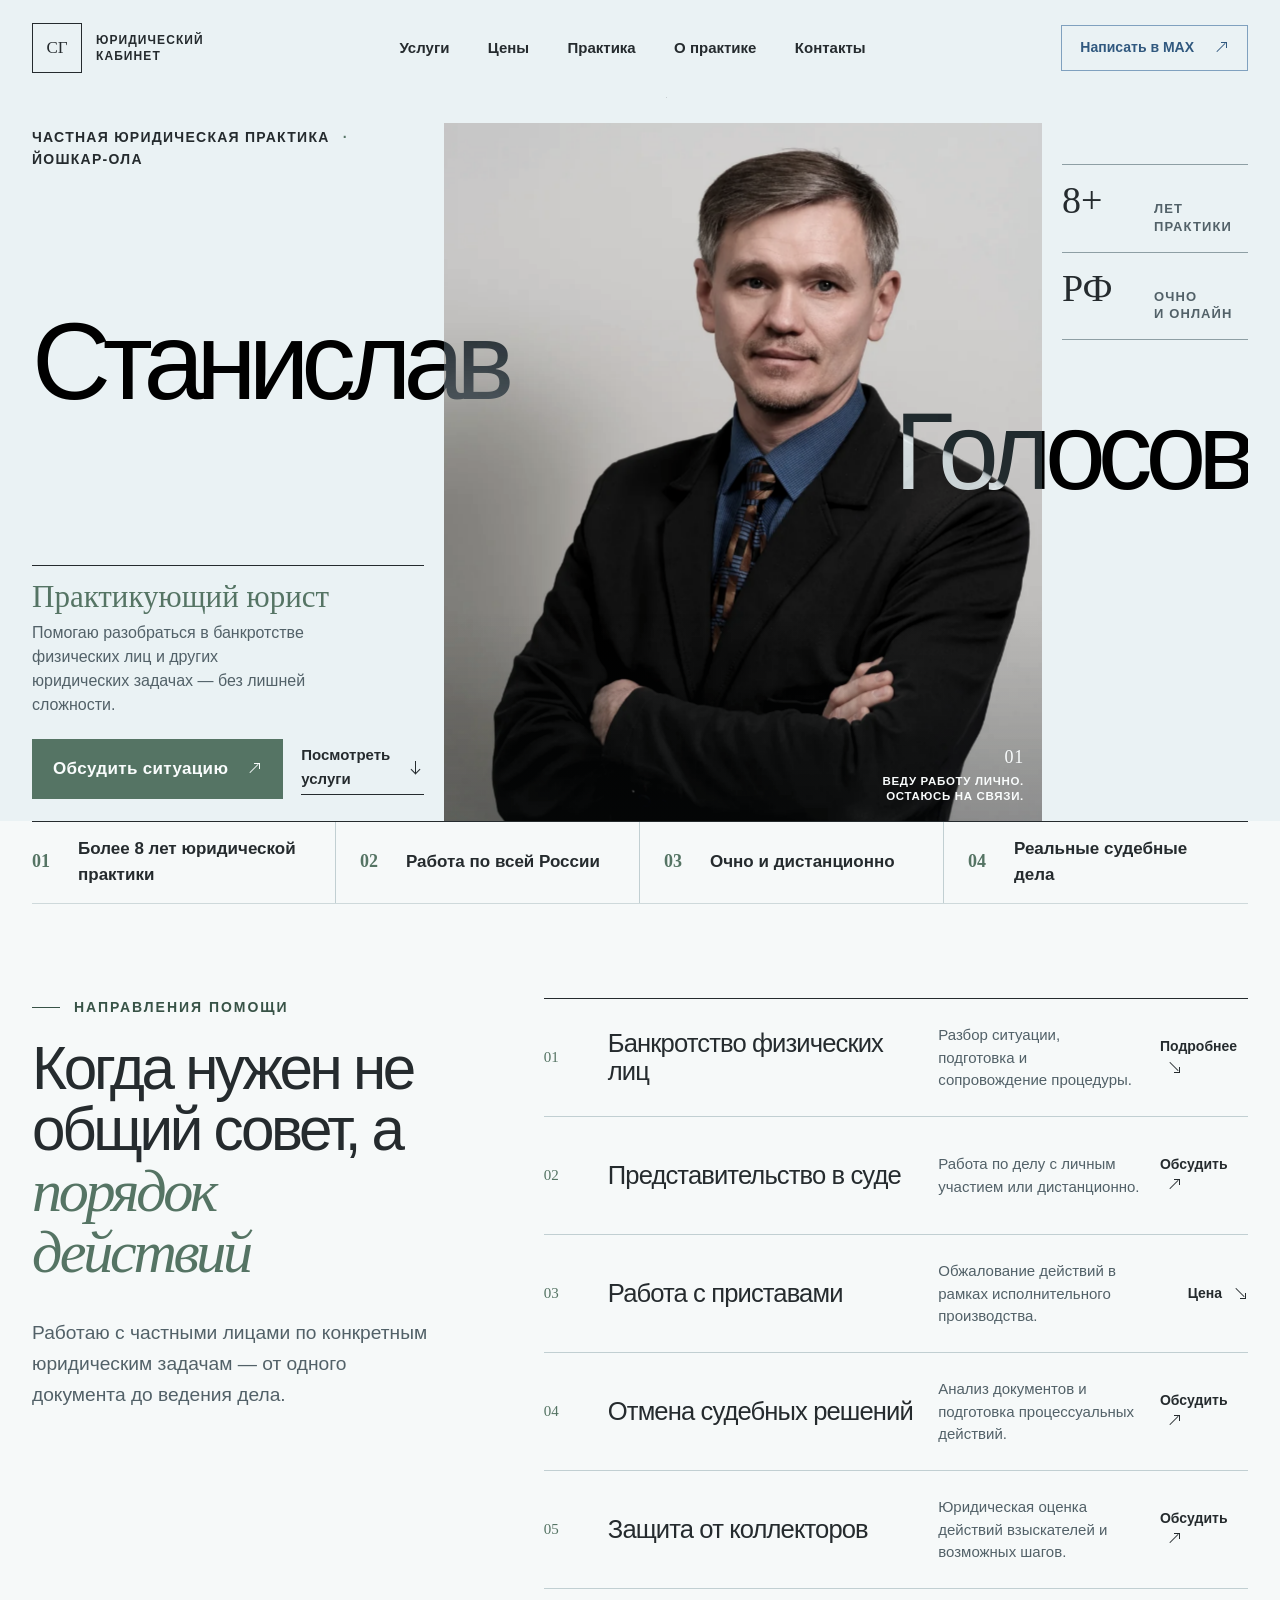
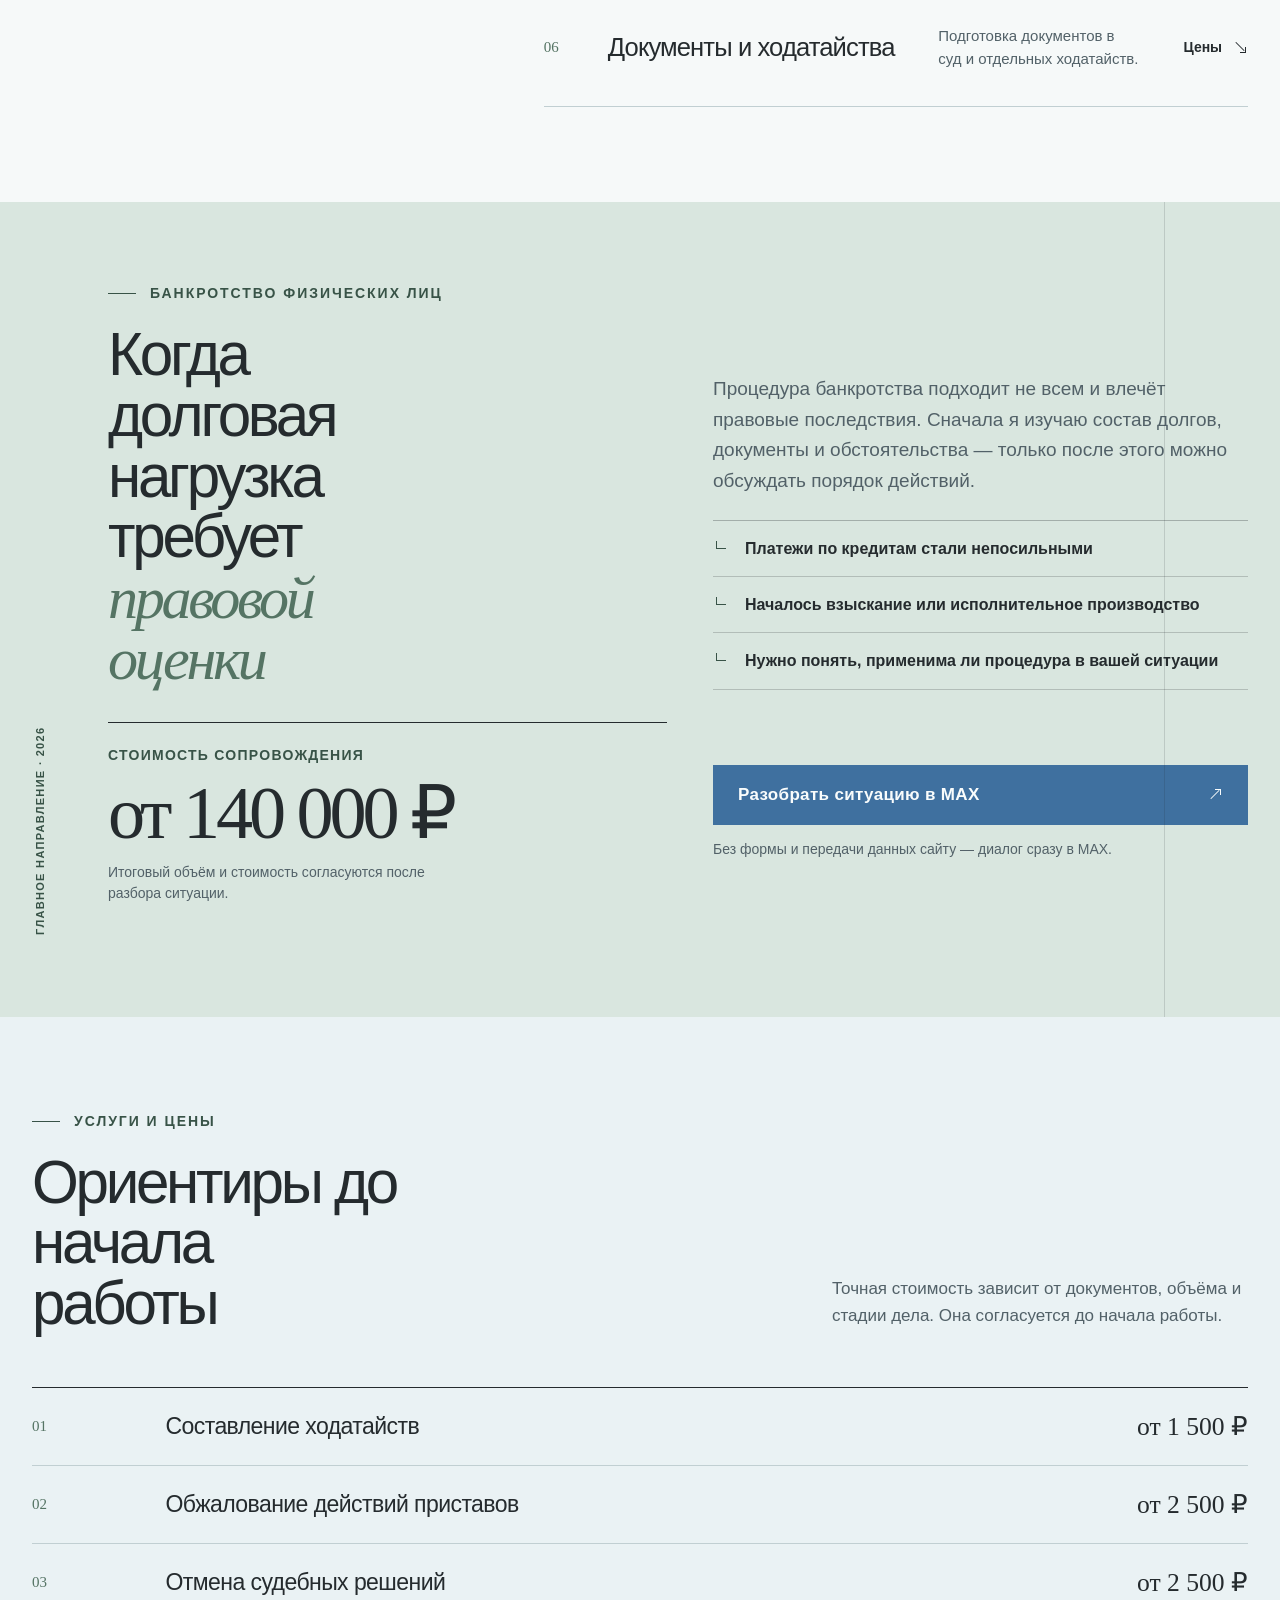
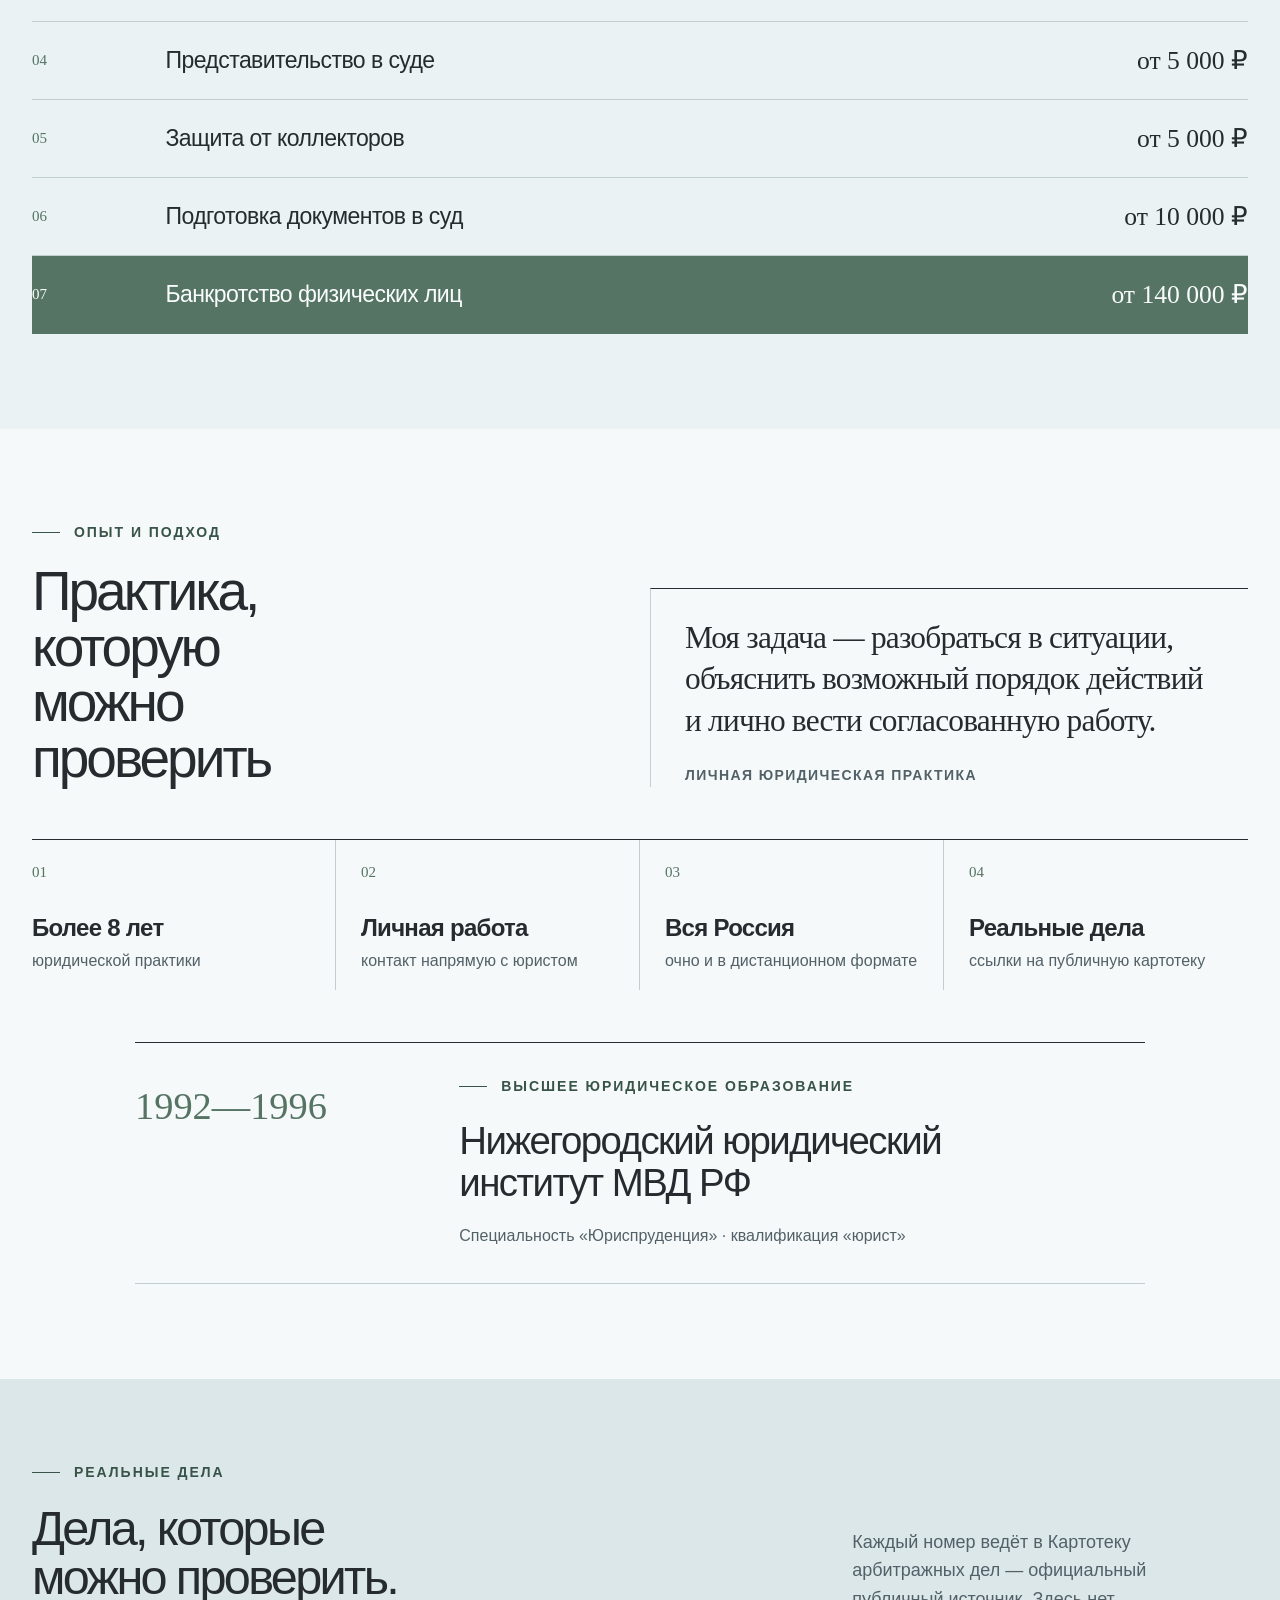
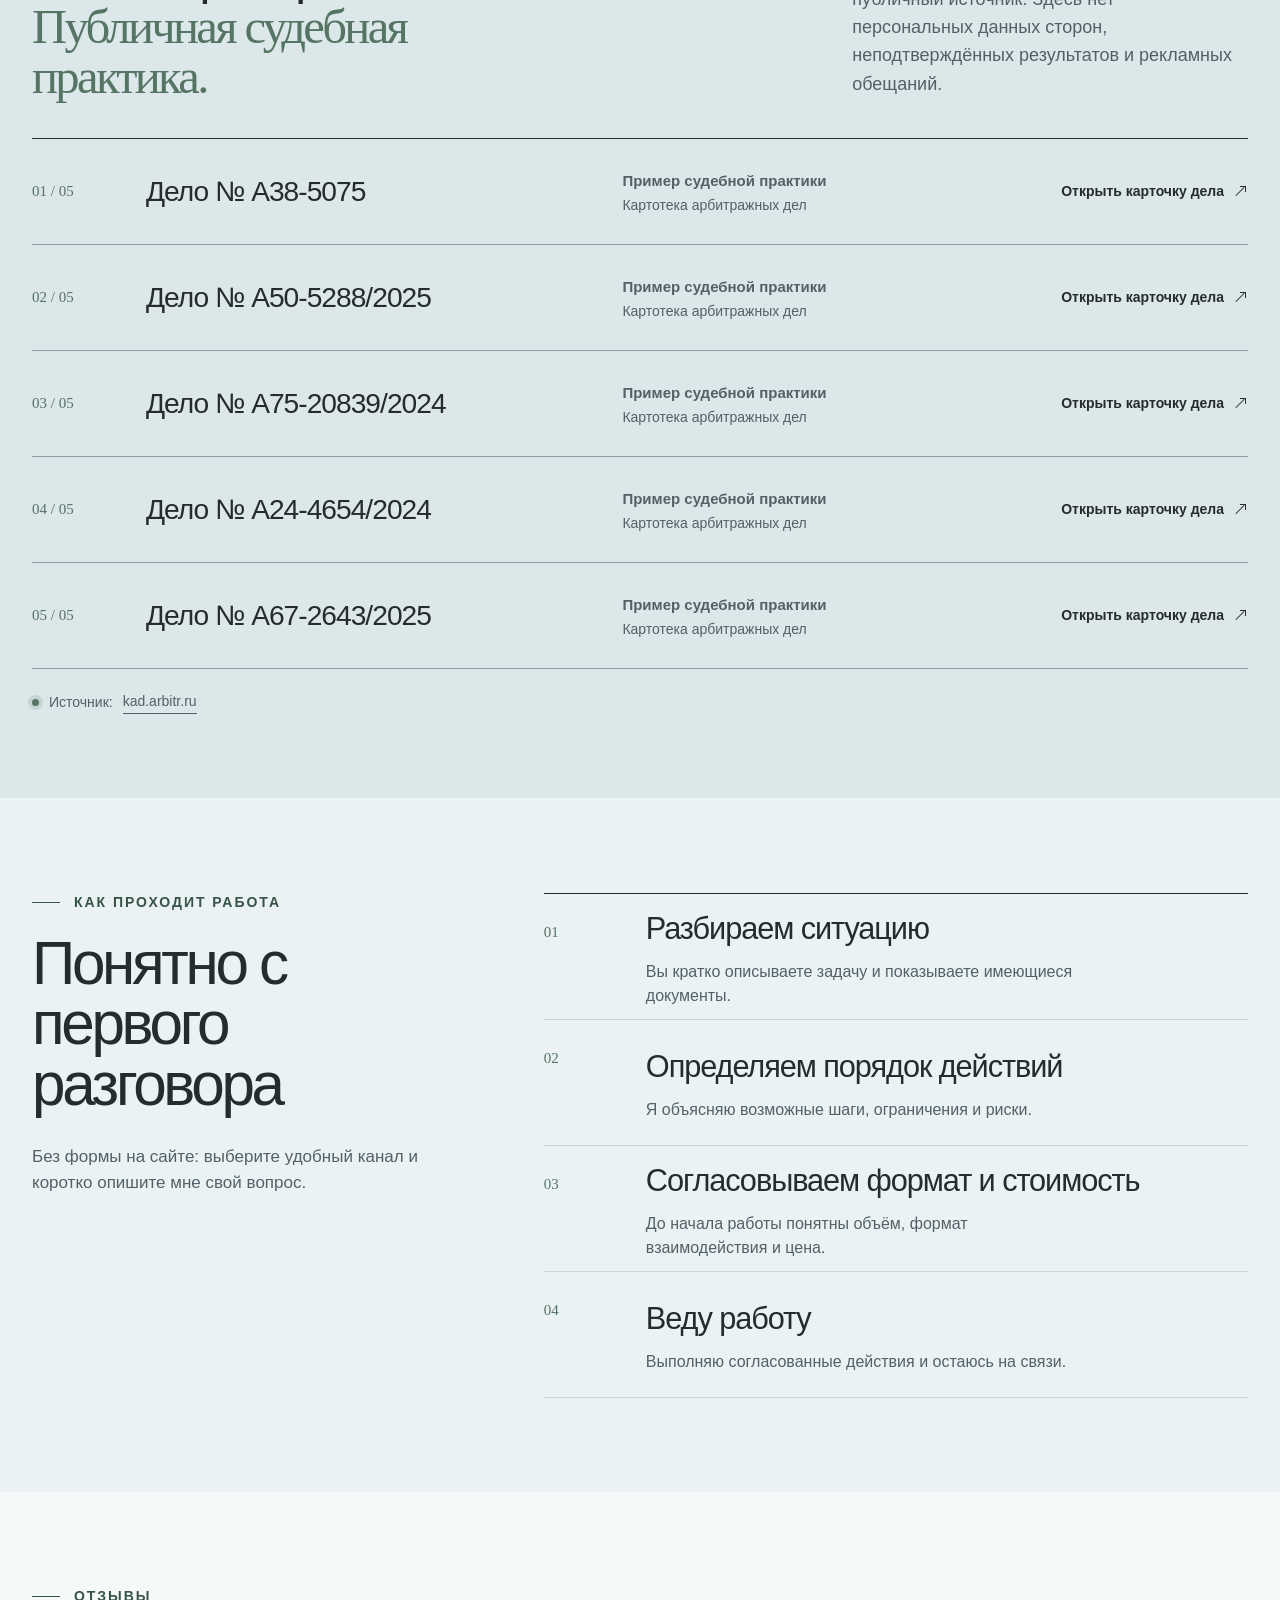
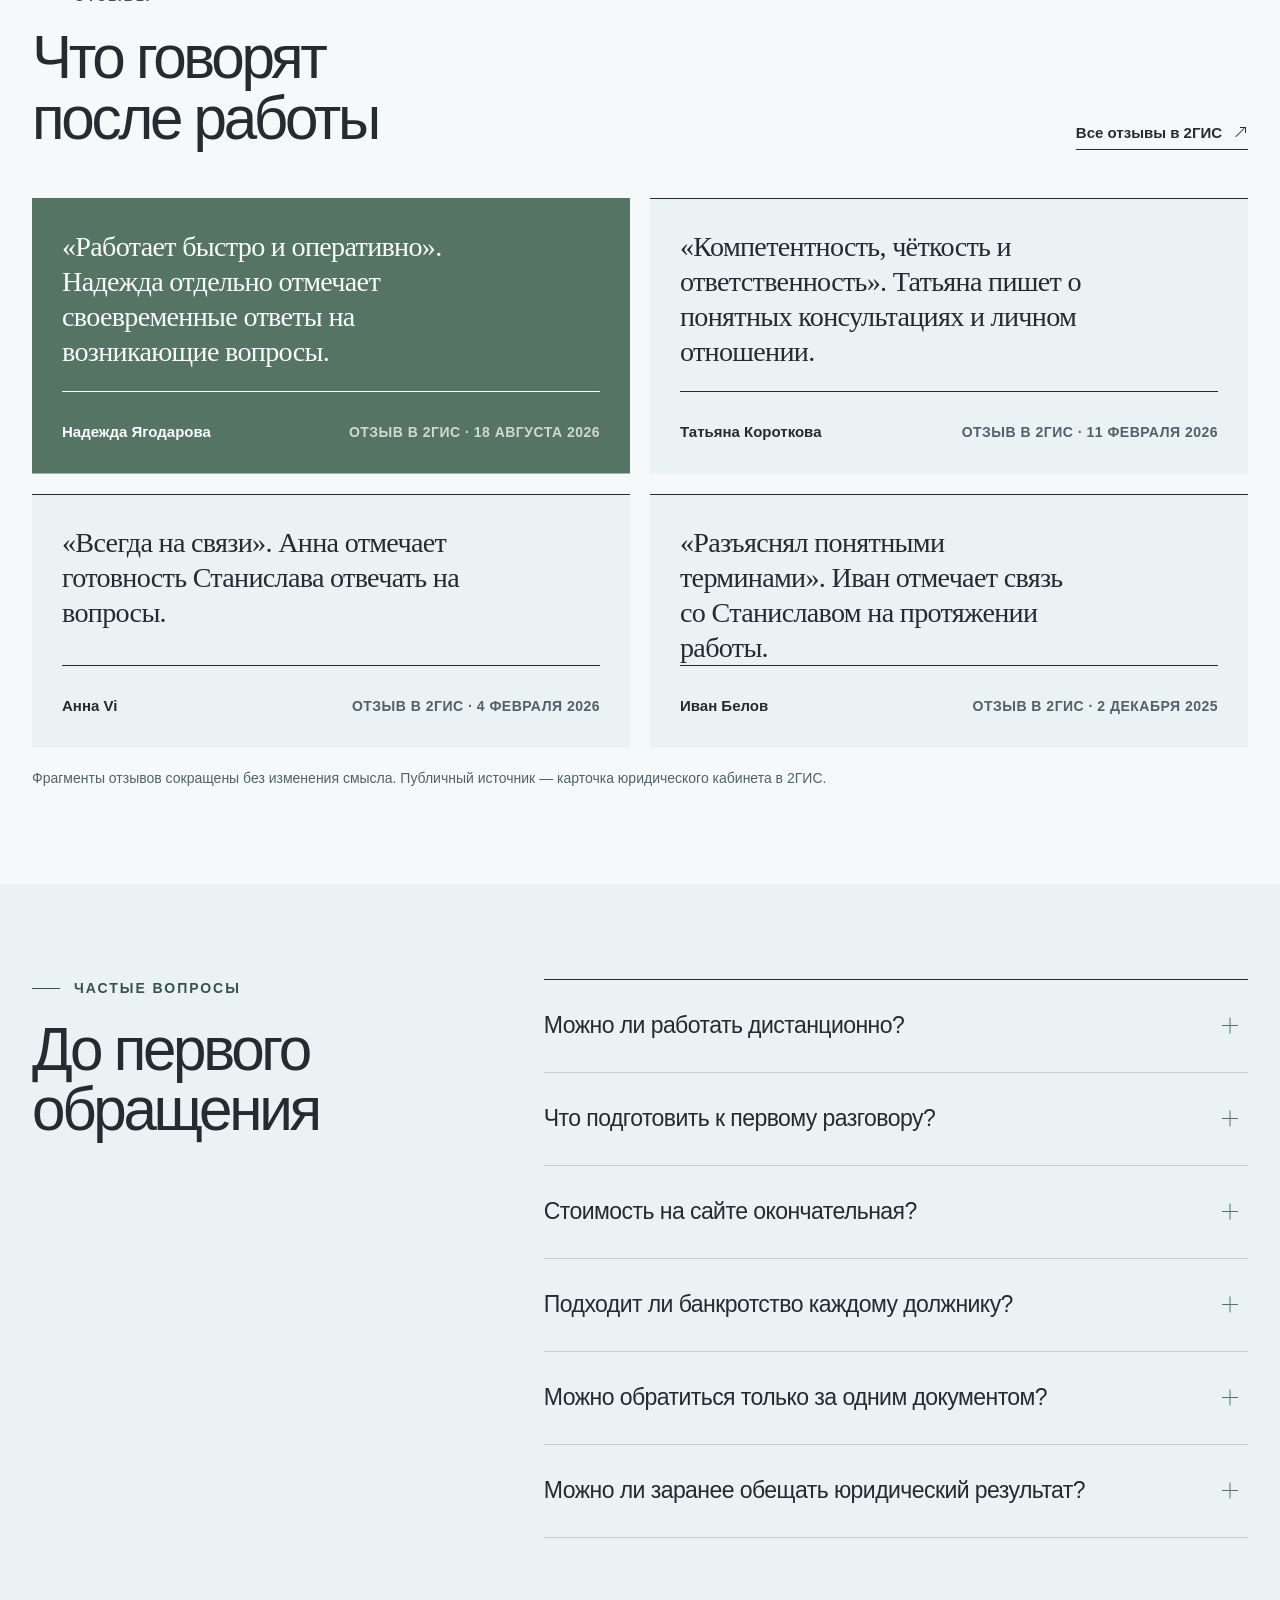
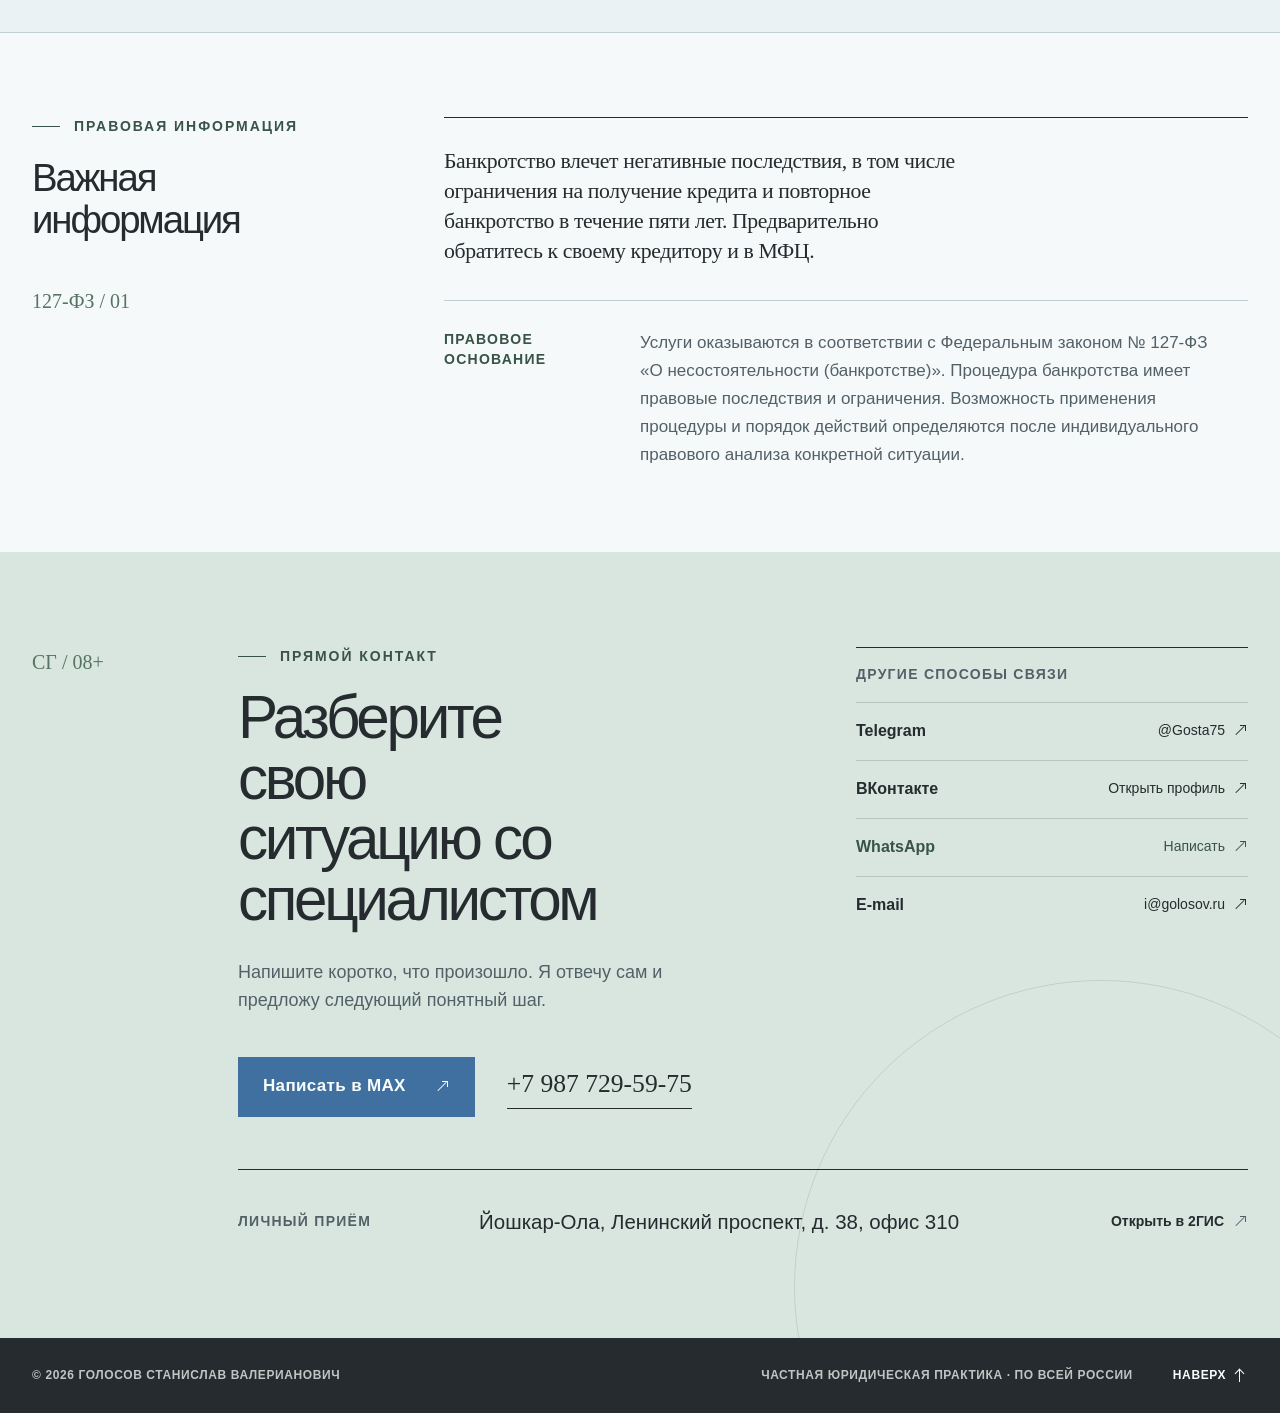
==== index.html @ eac89f46 "Add files via upload" ====
<!doctype html>
<html lang="ru">
<head>
  <meta charset="utf-8">
  <meta name="viewport" content="width=device-width, initial-scale=1, viewport-fit=cover">
  <title>Станислав Голосов — частный юрист в Йошкар-Оле</title>
  <meta name="description" content="Частная юридическая практика Станислава Голосова: банкротство физических лиц, представительство в суде, работа с приставами и подготовка документов. Очно и онлайн по всей России.">
  <meta name="theme-color" content="#eaf2f4">
  <link rel="canonical" href="https://golosov.ru/">
  <link rel="icon" type="image/png" href="assets/icons/favicon.png">
  <meta property="og:type" content="website">
  <meta property="og:locale" content="ru_RU">
  <meta property="og:title" content="Станислав Голосов — частный юрист">
  <meta property="og:description" content="Более 8 лет юридической практики. Очно в Йошкар-Оле и онлайн по всей России.">
  <meta property="og:url" content="https://golosov.ru/">
  <meta property="og:image" content="https://golosov.ru/assets/images/stanislav-golosov-1440.webp">
  <link rel="preload" as="image" href="assets/images/stanislav-golosov-960.webp" imagesrcset="assets/images/stanislav-golosov-960.webp 960w, assets/images/stanislav-golosov-1440.webp 1440w" imagesizes="(max-width: 767px) 92vw, 48vw">
  <link rel="stylesheet" href="styles.css?v=5">
  <script type="application/ld+json">
  {
    "@context": "https://schema.org",
    "@type": "LegalService",
    "name": "Юридический кабинет Голосова С.В.",
    "description": "Частная юридическая практика: банкротство физических лиц и другие юридические услуги.",
    "telephone": "+7-987-729-59-75",
    "email": "i@golosov.ru",
    "areaServed": "RU",
    "address": {
      "@type": "PostalAddress",
      "addressLocality": "Йошкар-Ола",
      "streetAddress": "Ленинский проспект, 38, офис 310",
      "addressCountry": "RU"
    },
    "sameAs": [
      "https://t.me/Gosta75",
      "https://vk.ru/id805548457",
      "https://max.ru/u/f9LHodD0cOJQHs1x4uYfErbQDOAr6vST7CcjMyuLzrhc6c2gOBZsn2h6EI",
      "https://2gis.ru/yoshkarola/firm/70000001098200868"
    ]
  }
  </script>
</head>
<body>
  <a class="skip-link" href="#main">Перейти к содержанию</a>
  <div class="scroll-progress" aria-hidden="true"><span></span></div>

  <header class="site-header" data-header>
    <div class="shell header-inner">
      <a class="brand" href="#top" aria-label="Станислав Голосов — на главную">
        <span class="brand-mark" aria-hidden="true">СГ</span>
        <span class="brand-copy">Юридический<br>кабинет</span>
      </a>
      <button class="menu-toggle" type="button" aria-expanded="false" aria-controls="site-nav" data-menu-toggle>
        <span>Меню</span><i aria-hidden="true"></i>
      </button>
      <nav class="site-nav" id="site-nav" aria-label="Основная навигация" data-nav>
        <a href="#help">Услуги</a>
        <a href="#prices">Цены</a>
        <a href="#practice">Практика</a>
        <a href="#about">О практике</a>
        <a href="#contacts">Контакты</a>
      </nav>
      <a class="header-contact" href="https://max.ru/u/f9LHodD0cOJQHs1x4uYfErbQDOAr6vST7CcjMyuLzrhc6c2gOBZsn2h6EI" target="_blank" rel="noopener noreferrer">Написать в MAX <span class="arrow-icon arrow-icon--external" aria-hidden="true"></span></a>
    </div>
  </header>

  <main id="main">
    <section class="hero" id="top" aria-labelledby="hero-title">
      <div class="shell hero-grid">
        <p class="hero-kicker reveal-text" data-reveal="text">Частная юридическая практика <span>·</span> Йошкар-Ола</p>

        <h1 class="hero-title" id="hero-title">
          <span class="hero-name hero-name-first" data-reveal="name">Станислав</span>
          <span class="hero-name hero-name-last" data-reveal="name">Голосов</span>
        </h1>

        <figure class="hero-portrait" data-portrait>
          <picture>
            <source srcset="assets/images/stanislav-golosov-960.webp 960w, assets/images/stanislav-golosov-1440.webp 1440w" sizes="(max-width: 767px) 92vw, 48vw" type="image/webp">
            <img src="assets/images/stanislav-golosov-960.webp" width="960" height="1440" alt="Юрист Станислав Голосов" fetchpriority="high">
          </picture>
          <figcaption><span aria-hidden="true">01</span> Веду работу лично.<br>Остаюсь на связи.</figcaption>
        </figure>

        <div class="hero-role" data-reveal="line">
          <span>Практикующий юрист</span>
          <p>Помогаю разобраться в банкротстве физических лиц и других юридических задачах — без лишней сложности.</p>
        </div>

        <div class="hero-meta" aria-label="Ключевые факты">
          <div><strong>8+</strong><span>лет<br>практики</span></div>
          <div><strong>РФ</strong><span>очно<br>и онлайн</span></div>
        </div>

        <div class="hero-actions" data-reveal="actions">
          <a class="button button-primary" href="https://t.me/Gosta75" target="_blank" rel="noopener noreferrer">Обсудить ситуацию <span class="arrow-icon arrow-icon--external" aria-hidden="true"></span></a>
          <a class="text-link" href="#help">Посмотреть услуги <span class="arrow-icon arrow-icon--down" aria-hidden="true"></span></a>
        </div>
      </div>
    </section>

    <section class="proof" aria-label="О практике">
      <div class="shell proof-line" data-reveal="rule">
        <p><span>01</span> Более 8 лет юридической практики</p>
        <p><span>02</span> Работа по всей России</p>
        <p><span>03</span> Очно и дистанционно</p>
        <p><span>04</span> Реальные судебные дела</p>
      </div>
    </section>

    <section class="section help" id="help" aria-labelledby="help-title">
      <div class="shell section-grid">
        <div class="section-intro">
          <p class="eyebrow">Направления помощи</p>
          <h2 id="help-title">Когда нужен не общий совет, а <em>порядок действий</em></h2>
          <p class="section-lead">Работаю с частными лицами по конкретным юридическим задачам — от одного документа до ведения дела.</p>
        </div>
        <div class="service-index">
          <article class="service-row" data-reveal="row">
            <span class="service-number">01</span>
            <h3>Банкротство физических лиц</h3>
            <p>Разбор ситуации, подготовка и сопровождение процедуры.</p>
            <a href="#bankruptcy" aria-label="Подробнее о банкротстве физических лиц">Подробнее <span class="arrow-icon arrow-icon--down-right" aria-hidden="true"></span></a>
          </article>
          <article class="service-row" data-reveal="row">
            <span class="service-number">02</span>
            <h3>Представительство в суде</h3>
            <p>Работа по делу с личным участием или дистанционно.</p>
            <a href="#contacts" aria-label="Обсудить представительство в суде">Обсудить <span class="arrow-icon arrow-icon--external" aria-hidden="true"></span></a>
          </article>
          <article class="service-row" data-reveal="row">
            <span class="service-number">03</span>
            <h3>Работа с приставами</h3>
            <p>Обжалование действий в рамках исполнительного производства.</p>
            <a href="#prices" aria-label="Посмотреть цену работы с приставами">Цена <span class="arrow-icon arrow-icon--down-right" aria-hidden="true"></span></a>
          </article>
          <article class="service-row" data-reveal="row">
            <span class="service-number">04</span>
            <h3>Отмена судебных решений</h3>
            <p>Анализ документов и подготовка процессуальных действий.</p>
            <a href="#contacts" aria-label="Обсудить отмену судебного решения">Обсудить <span class="arrow-icon arrow-icon--external" aria-hidden="true"></span></a>
          </article>
          <article class="service-row" data-reveal="row">
            <span class="service-number">05</span>
            <h3>Защита от коллекторов</h3>
            <p>Юридическая оценка действий взыскателей и возможных шагов.</p>
            <a href="#contacts" aria-label="Обсудить защиту от коллекторов">Обсудить <span class="arrow-icon arrow-icon--external" aria-hidden="true"></span></a>
          </article>
          <article class="service-row" data-reveal="row">
            <span class="service-number">06</span>
            <h3>Документы и ходатайства</h3>
            <p>Подготовка документов в суд и отдельных ходатайств.</p>
            <a href="#prices" aria-label="Посмотреть цены на документы и ходатайства">Цены <span class="arrow-icon arrow-icon--down-right" aria-hidden="true"></span></a>
          </article>
        </div>
      </div>
    </section>

    <section class="bankruptcy section" id="bankruptcy" aria-labelledby="bankruptcy-title">
      <div class="shell bankruptcy-grid">
        <p class="vertical-note" aria-hidden="true">Главное направление · 2026</p>
        <div class="bankruptcy-heading">
          <p class="eyebrow">Банкротство физических лиц</p>
          <h2 id="bankruptcy-title">Когда долговая нагрузка требует <em>правовой оценки</em></h2>
        </div>
        <div class="bankruptcy-copy">
          <p>Процедура банкротства подходит не всем и влечёт правовые последствия. Сначала я изучаю состав долгов, документы и обстоятельства — только после этого можно обсуждать порядок действий.</p>
          <ul class="situation-list">
            <li>Платежи по кредитам стали непосильными</li>
            <li>Началось взыскание или исполнительное производство</li>
            <li>Нужно понять, применима ли процедура в вашей ситуации</li>
          </ul>
        </div>
        <div class="bankruptcy-price" data-reveal="price">
          <span>Стоимость сопровождения</span>
          <strong>от 140 000 ₽</strong>
          <small>Итоговый объём и стоимость согласуются после разбора ситуации.</small>
        </div>
        <div class="bankruptcy-action">
          <a class="button button-max" href="https://max.ru/u/f9LHodD0cOJQHs1x4uYfErbQDOAr6vST7CcjMyuLzrhc6c2gOBZsn2h6EI" target="_blank" rel="noopener noreferrer">Разобрать ситуацию в MAX <span class="arrow-icon arrow-icon--external" aria-hidden="true"></span></a>
          <p>Без формы и передачи данных сайту — диалог сразу в MAX.</p>
        </div>
      </div>
    </section>

    <section class="section prices" id="prices" aria-labelledby="prices-title">
      <div class="shell">
        <div class="prices-head">
          <div>
            <p class="eyebrow">Услуги и цены</p>
            <h2 id="prices-title">Ориентиры до начала работы</h2>
          </div>
          <p>Точная стоимость зависит от документов, объёма и стадии дела. Она согласуется до начала работы.</p>
        </div>
        <ol class="price-list">
          <li data-reveal="price-row"><span>01</span><h3>Составление ходатайств</h3><strong>от 1 500 ₽</strong></li>
          <li data-reveal="price-row"><span>02</span><h3>Обжалование действий приставов</h3><strong>от 2 500 ₽</strong></li>
          <li data-reveal="price-row"><span>03</span><h3>Отмена судебных решений</h3><strong>от 2 500 ₽</strong></li>
          <li data-reveal="price-row"><span>04</span><h3>Представительство в суде</h3><strong>от 5 000 ₽</strong></li>
          <li data-reveal="price-row"><span>05</span><h3>Защита от коллекторов</h3><strong>от 5 000 ₽</strong></li>
          <li data-reveal="price-row"><span>06</span><h3>Подготовка документов в суд</h3><strong>от 10 000 ₽</strong></li>
          <li class="price-main" data-reveal="price-row"><span>07</span><h3>Банкротство физических лиц</h3><strong>от 140 000 ₽</strong></li>
        </ol>
      </div>
    </section>

    <section class="section about" id="about" aria-labelledby="about-title">
      <div class="shell about-grid">
        <div class="about-title-block">
          <p class="eyebrow">Опыт и подход</p>
          <h2 id="about-title">Практика, которую можно проверить</h2>
        </div>
        <div class="about-statement" data-reveal="quote">
          <p>Моя задача — разобраться в ситуации, объяснить возможный порядок действий и лично вести согласованную работу.</p>
          <span>Личная юридическая практика</span>
        </div>
        <div class="about-facts">
          <article><span>01</span><h3>Более 8 лет</h3><p>юридической практики</p></article>
          <article><span>02</span><h3>Личная работа</h3><p>контакт напрямую с юристом</p></article>
          <article><span>03</span><h3>Вся Россия</h3><p>очно и в дистанционном формате</p></article>
          <article><span>04</span><h3>Реальные дела</h3><p>ссылки на публичную картотеку</p></article>
        </div>
        <div class="education" data-reveal="rule">
          <p class="education-year">1992—1996</p>
          <div>
            <p class="eyebrow">Высшее юридическое образование</p>
            <h3>Нижегородский юридический институт МВД РФ</h3>
            <p>Специальность «Юриспруденция» · квалификация «юрист»</p>
          </div>
        </div>
      </div>
    </section>

    <section class="section practice" id="practice" aria-labelledby="practice-title">
      <div class="shell">
        <div class="practice-head">
          <div>
            <p class="eyebrow">Реальные дела</p>
            <h2 id="practice-title">Дела, которые можно проверить.<br><span class="practice-accent">Публичная судебная практика.</span></h2>
          </div>
          <p>Каждый номер ведёт в Картотеку арбитражных дел — официальный публичный источник. Здесь нет персональных данных сторон, неподтверждённых результатов и рекламных обещаний.</p>
        </div>
        <div class="case-list" aria-label="Примеры судебной практики">
          <a class="case-row" href="https://kad.arbitr.ru/Card/c5ef7333-0191-4671-afa0-a3dc3cf069fd" target="_blank" rel="noopener noreferrer" data-reveal="case">
            <span class="case-index">01 / 05</span><strong>Дело № А38-5075</strong><span class="case-meta"><b>Пример судебной практики</b><small>Картотека арбитражных дел</small></span><i>Открыть карточку дела <span class="arrow-icon arrow-icon--external" aria-hidden="true"></span></i>
          </a>
          <a class="case-row" href="https://kad.arbitr.ru/Card/991e6bd1-fd62-4ce6-913d-b4b1e4a4e1ad" target="_blank" rel="noopener noreferrer" data-reveal="case">
            <span class="case-index">02 / 05</span><strong>Дело № А50-5288/2025</strong><span class="case-meta"><b>Пример судебной практики</b><small>Картотека арбитражных дел</small></span><i>Открыть карточку дела <span class="arrow-icon arrow-icon--external" aria-hidden="true"></span></i>
          </a>
          <a class="case-row" href="https://kad.arbitr.ru/Card/5af83e6a-9fbe-4f1d-be33-37146340165c" target="_blank" rel="noopener noreferrer" data-reveal="case">
            <span class="case-index">03 / 05</span><strong>Дело № А75-20839/2024</strong><span class="case-meta"><b>Пример судебной практики</b><small>Картотека арбитражных дел</small></span><i>Открыть карточку дела <span class="arrow-icon arrow-icon--external" aria-hidden="true"></span></i>
          </a>
          <a class="case-row" href="https://kad.arbitr.ru/Card/8244ca30-3bf6-4665-8fa5-1a1f96739676" target="_blank" rel="noopener noreferrer" data-reveal="case">
            <span class="case-index">04 / 05</span><strong>Дело № А24-4654/2024</strong><span class="case-meta"><b>Пример судебной практики</b><small>Картотека арбитражных дел</small></span><i>Открыть карточку дела <span class="arrow-icon arrow-icon--external" aria-hidden="true"></span></i>
          </a>
          <a class="case-row" href="https://kad.arbitr.ru/Card/050a8315-6b05-431b-a5e9-4367443eb432" target="_blank" rel="noopener noreferrer" data-reveal="case">
            <span class="case-index">05 / 05</span><strong>Дело № А67-2643/2025</strong><span class="case-meta"><b>Пример судебной практики</b><small>Картотека арбитражных дел</small></span><i>Открыть карточку дела <span class="arrow-icon arrow-icon--external" aria-hidden="true"></span></i>
          </a>
        </div>
        <p class="source-note"><span aria-hidden="true"></span> Источник: <a href="https://kad.arbitr.ru/" target="_blank" rel="noopener noreferrer">kad.arbitr.ru</a></p>
      </div>
    </section>

    <section class="section process" id="process" aria-labelledby="process-title">
      <div class="shell process-grid">
        <div class="process-head">
          <p class="eyebrow">Как проходит работа</p>
          <h2 id="process-title">Понятно с первого разговора</h2>
          <p>Без формы на сайте: выберите удобный канал и коротко опишите мне свой вопрос.</p>
        </div>
        <ol class="steps">
          <li data-reveal="step"><span>01</span><div><h3>Разбираем ситуацию</h3><p>Вы кратко описываете задачу и показываете имеющиеся документы.</p></div></li>
          <li data-reveal="step"><span>02</span><div><h3>Определяем порядок действий</h3><p>Я объясняю возможные шаги, ограничения и риски.</p></div></li>
          <li data-reveal="step"><span>03</span><div><h3>Согласовываем формат и стоимость</h3><p>До начала работы понятны объём, формат взаимодействия и цена.</p></div></li>
          <li data-reveal="step"><span>04</span><div><h3>Веду работу</h3><p>Выполняю согласованные действия и остаюсь на связи.</p></div></li>
        </ol>
      </div>
    </section>

    <section class="section reviews" id="reviews" aria-labelledby="reviews-title">
      <div class="shell">
        <div class="reviews-head">
          <div>
            <p class="eyebrow">Отзывы</p>
            <h2 id="reviews-title">Что говорят после работы</h2>
          </div>
          <a class="text-link" href="https://2gis.ru/yoshkarola/firm/70000001098200868/tab/reviews" target="_blank" rel="noopener noreferrer">Все отзывы в 2ГИС <span class="arrow-icon arrow-icon--external" aria-hidden="true"></span></a>
        </div>
        <div class="review-grid">
          <figure class="review review-featured" data-reveal="review">
            <blockquote>«Работает быстро и оперативно». Надежда отдельно отмечает своевременные ответы на возникающие вопросы.</blockquote>
            <figcaption><strong>Надежда Ягодарова</strong><span>Отзыв в 2ГИС · 18 августа 2026</span></figcaption>
          </figure>
          <figure class="review" data-reveal="review">
            <blockquote>«Компетентность, чёткость и ответственность». Татьяна пишет о понятных консультациях и личном отношении.</blockquote>
            <figcaption><strong>Татьяна Короткова</strong><span>Отзыв в 2ГИС · 11 февраля 2026</span></figcaption>
          </figure>
          <figure class="review" data-reveal="review">
            <blockquote>«Всегда на связи». Анна отмечает готовность Станислава отвечать на вопросы.</blockquote>
            <figcaption><strong>Анна Vi</strong><span>Отзыв в 2ГИС · 4 февраля 2026</span></figcaption>
          </figure>
          <figure class="review" data-reveal="review">
            <blockquote>«Разъяснял понятными терминами». Иван отмечает связь со Станиславом на протяжении работы.</blockquote>
            <figcaption><strong>Иван Белов</strong><span>Отзыв в 2ГИС · 2 декабря 2025</span></figcaption>
          </figure>
        </div>
        <p class="reviews-source">Фрагменты отзывов сокращены без изменения смысла. Публичный источник — карточка юридического кабинета в 2ГИС.</p>
      </div>
    </section>

    <section class="section faq" id="faq" aria-labelledby="faq-title">
      <div class="shell faq-grid">
        <div>
          <p class="eyebrow">Частые вопросы</p>
          <h2 id="faq-title">До первого обращения</h2>
        </div>
        <div class="faq-list">
          <details>
            <summary>Можно ли работать дистанционно?<span aria-hidden="true"></span></summary>
            <p>Да. Я работаю по всей России: как с личным участием, так и онлайн, в том числе без участия сторон в судах, когда это допускает формат дела.</p>
          </details>
          <details>
            <summary>Что подготовить к первому разговору?<span aria-hidden="true"></span></summary>
            <p>Короткое описание ситуации, ключевые даты и документы, которые уже есть. Если чего-то не хватает, я подскажу, что понадобится дальше.</p>
          </details>
          <details>
            <summary>Стоимость на сайте окончательная?<span aria-hidden="true"></span></summary>
            <p>Указаны стартовые ориентиры. Точная цена зависит от объёма документов, стадии дела и нужного формата работы; её согласуют до начала работы.</p>
          </details>
          <details>
            <summary>Подходит ли банкротство каждому должнику?<span aria-hidden="true"></span></summary>
            <p>Нет. Возможность и последствия процедуры нужно оценивать по конкретным обстоятельствам, составу долгов и документам.</p>
          </details>
          <details>
            <summary>Можно обратиться только за одним документом?<span aria-hidden="true"></span></summary>
            <p>Да. В перечне услуг есть подготовка ходатайств и документов в суд без обязательного полного сопровождения дела.</p>
          </details>
          <details>
            <summary>Можно ли заранее обещать юридический результат?<span aria-hidden="true"></span></summary>
            <p>Юридический результат нельзя обещать заранее. После изучения ситуации я объясню возможные действия, риски и порядок работы.</p>
          </details>
        </div>
      </div>
    </section>

    <section class="legal-info" id="legal-info" aria-labelledby="legal-info-title">
      <div class="shell legal-grid">
        <div class="legal-head">
          <p class="eyebrow">Правовая информация</p>
          <h2 class="legal-heading" id="legal-info-title">Важная информация</h2>
          <p class="legal-code" aria-hidden="true">127-ФЗ / 01</p>
        </div>
        <div class="legal-content">
          <p class="legal-notice">Банкротство влечет негативные последствия, в том числе ограничения на получение кредита и повторное банкротство в течение пяти лет. Предварительно обратитесь к своему кредитору и в МФЦ.</p>
          <div class="legal-explanation">
            <span>Правовое основание</span>
            <p>Услуги оказываются в соответствии с Федеральным законом № 127-ФЗ «О несостоятельности (банкротстве)». Процедура банкротства имеет правовые последствия и ограничения. Возможность применения процедуры и порядок действий определяются после индивидуального правового анализа конкретной ситуации.</p>
          </div>
        </div>
      </div>
    </section>

    <section class="contact-section" id="contacts" aria-labelledby="contact-title">
      <div class="shell contact-grid">
        <p class="contact-code" aria-hidden="true">СГ / 08+</p>
        <div class="contact-main">
          <p class="eyebrow">Прямой контакт</p>
          <h2 id="contact-title">Разберите свою ситуацию со специалистом</h2>
          <p>Напишите коротко, что произошло. Я отвечу сам и предложу следующий понятный шаг.</p>
          <div class="contact-primary">
            <a class="button button-max" href="https://max.ru/u/f9LHodD0cOJQHs1x4uYfErbQDOAr6vST7CcjMyuLzrhc6c2gOBZsn2h6EI" target="_blank" rel="noopener noreferrer">Написать в MAX <span class="arrow-icon arrow-icon--external" aria-hidden="true"></span></a>
            <a class="phone-link" href="tel:+79877295975">+7 987 729-59-75</a>
          </div>
        </div>
        <div class="contact-channels">
          <p class="contact-label">Другие способы связи</p>
          <a href="https://t.me/Gosta75" target="_blank" rel="noopener noreferrer"><span>Telegram</span><i>@Gosta75 <span class="arrow-icon arrow-icon--external" aria-hidden="true"></span></i></a>
          <a href="https://vk.ru/id805548457" target="_blank" rel="noopener noreferrer"><span>ВКонтакте</span><i>Открыть профиль <span class="arrow-icon arrow-icon--external" aria-hidden="true"></span></i></a>
          <a class="contact-channel-whatsapp" href="https://wa.me/79877295975" target="_blank" rel="noopener noreferrer"><span>WhatsApp</span><i>Написать <span class="arrow-icon arrow-icon--external" aria-hidden="true"></span></i></a>
          <a href="mailto:i@golosov.ru"><span>E-mail</span><i>i@golosov.ru <span class="arrow-icon arrow-icon--external" aria-hidden="true"></span></i></a>
        </div>
        <address class="contact-address">
          <span>Личный приём</span>
          <strong>Йошкар-Ола, Ленинский проспект, д. 38, офис 310</strong>
          <a href="https://2gis.ru/yoshkarola/firm/70000001098200868" target="_blank" rel="noopener noreferrer">Открыть в 2ГИС <span class="arrow-icon arrow-icon--external" aria-hidden="true"></span></a>
        </address>
      </div>
    </section>
  </main>

  <footer class="site-footer">
    <div class="shell footer-inner">
      <p>© <span data-year>2026</span> Голосов Станислав Валерианович</p>
      <p>Частная юридическая практика · По всей России</p>
      <a href="#top">Наверх <span class="arrow-icon arrow-icon--up" aria-hidden="true"></span></a>
    </div>
  </footer>

  <script src="script.js?v=3" defer></script>
</body>
</html>
---- styles.css ----
:root {
  /* Editable color system */
  --bg-primary: #eaf2f4;
  --bg-secondary: #f6f9f9;
  --bg-green-soft: #d9e6df;
  --bg-cool-deep: #dce7e9;
  --text-primary: #252b2e;
  --text-secondary: #526168;
  --border: #c1cfd2;
  --border-strong: #8e9fa4;
  --accent-green: #557464;
  --accent-green-dark: #385347;
  --accent-green-soft: #b8c9bf;
  --accent-max: #3f709f;
  --accent-max-dark: #31597f;
  --cta-dark: #252b2e;
  --on-dark: #f9fcfc;

  /* Component aliases keep the existing layout system stable. */
  --bg: var(--bg-primary);
  --paper: var(--bg-secondary);
  --ink: var(--text-primary);
  --ink-soft: var(--text-secondary);
  --line: var(--border);
  --line-dark: var(--border-strong);
  --accent: var(--accent-green);
  --accent-deep: var(--accent-green-dark);
  --accent-soft: var(--accent-green-soft);
  --clay: var(--accent-green-soft);
  --clay-light: var(--bg-green-soft);
  --white: var(--on-dark);
  --sans: "Aptos", "Segoe UI", "Helvetica Neue", Arial, sans-serif;
  --serif: "Iowan Old Style", "Palatino Linotype", "Book Antiqua", Palatino, Georgia, serif;
  --shell: min(100% - 64px, 1376px);
  --section-space: clamp(88px, 7.4vw, 112px);
  --header-height: 96px;
  --ease: cubic-bezier(.22, 1, .36, 1);
}

*, *::before, *::after { box-sizing: border-box; }

html {
  scroll-behavior: smooth;
  scroll-padding-top: calc(var(--header-height) + env(safe-area-inset-top, 0px) + 20px);
  overflow-x: clip;
}

html.scroll-restore { scroll-behavior: auto; }

body {
  margin: 0;
  min-width: 320px;
  color: var(--ink);
  background: var(--bg);
  font-family: var(--sans);
  font-size: 18px;
  line-height: 1.55;
  text-rendering: optimizeLegibility;
  -webkit-font-smoothing: antialiased;
  overflow-x: clip;
}

body.menu-open {
  position: fixed;
  right: 0;
  left: 0;
  width: 100%;
  overflow: hidden;
}

img { display: block; max-width: 100%; }

a { color: inherit; text-decoration: none; }

.arrow-icon {
  position: relative;
  display: inline-block;
  width: 16px;
  height: 16px;
  flex: 0 0 16px;
  color: currentColor;
  vertical-align: -.18em;
}

.arrow-icon::before,
.arrow-icon::after {
  position: absolute;
  display: block;
  content: "";
}

.arrow-icon--external::before,
.arrow-icon--down-right::before {
  top: 7px;
  left: 2px;
  width: 12px;
  height: 1px;
  background: currentColor;
  transform-origin: center;
}

.arrow-icon--external::before { transform: rotate(-45deg); }
.arrow-icon--down-right::before { transform: rotate(45deg); }

.arrow-icon--external::after {
  top: 2px;
  right: 2px;
  width: 6px;
  height: 6px;
  border-top: 1px solid currentColor;
  border-right: 1px solid currentColor;
}

.arrow-icon--down-right::after {
  right: 2px;
  bottom: 2px;
  width: 6px;
  height: 6px;
  border-right: 1px solid currentColor;
  border-bottom: 1px solid currentColor;
}

.arrow-icon--down::before,
.arrow-icon--up::before {
  top: 2px;
  left: 7px;
  width: 1px;
  height: 12px;
  background: currentColor;
}

.arrow-icon--down::after {
  bottom: 2px;
  left: 4px;
  width: 7px;
  height: 7px;
  border-right: 1px solid currentColor;
  border-bottom: 1px solid currentColor;
  transform: rotate(45deg);
}

.arrow-icon--up::after {
  top: 2px;
  left: 4px;
  width: 7px;
  height: 7px;
  border-top: 1px solid currentColor;
  border-left: 1px solid currentColor;
  transform: rotate(45deg);
}

button, input, textarea, select { font: inherit; }

button { color: inherit; }

h1, h2, h3, p, blockquote, figure { margin: 0; }

ul, ol { margin: 0; padding: 0; }

address { font-style: normal; }

::selection { color: var(--white); background: var(--accent); }

:focus-visible {
  outline: 2px solid var(--accent);
  outline-offset: 5px;
}

.skip-link {
  position: fixed;
  z-index: 1000;
  top: 12px;
  left: 12px;
  padding: 10px 14px;
  color: var(--white);
  background: var(--cta-dark);
  transform: translateY(-150%);
}

.skip-link:focus { transform: translateY(0); }

.shell { width: var(--shell); margin-inline: auto; }

.section { padding-block: var(--section-space); }

.eyebrow {
  display: flex;
  align-items: center;
  gap: 14px;
  color: var(--accent-deep);
  font-size: 14px;
  font-weight: 700;
  letter-spacing: .14em;
  line-height: 1.35;
  text-transform: uppercase;
}

.eyebrow::before {
  width: 28px;
  height: 1px;
  background: currentColor;
  content: "";
}

h2 {
  max-width: 12ch;
  margin-top: 22px;
  font-size: clamp(42px, 4.7vw, 68px);
  font-weight: 450;
  letter-spacing: -.055em;
  line-height: 1.01;
}

h2 em {
  color: var(--accent);
  font-family: var(--serif);
  font-weight: 400;
}

.section-lead {
  max-width: 45ch;
  margin-top: 36px;
  color: var(--ink-soft);
  font-size: clamp(18px, 1.5vw, 21px);
  line-height: 1.6;
}

.button {
  display: inline-flex;
  min-height: 60px;
  align-items: center;
  justify-content: space-between;
  gap: 28px;
  padding: 0 24px;
  border: 1px solid transparent;
  font-size: 17px;
  font-weight: 700;
  letter-spacing: .02em;
  transition: color .35s var(--ease), background .35s var(--ease), border-color .35s var(--ease), transform .35s var(--ease);
}

.button span { transition: transform .35s var(--ease); }
.button:hover span { transform: translate(3px, -3px); }
.button:hover { transform: translateY(-2px); }

.button-primary { color: var(--white); background: var(--accent); }
.button-primary:hover { background: var(--accent-deep); }

.button-dark { color: var(--white); background: var(--cta-dark); }
.button-dark:hover { color: var(--ink); background: var(--white); border-color: var(--ink); }

.button-max { color: var(--white); background: var(--accent-max); }
.button-max:hover { background: var(--accent-max-dark); }

.text-link {
  display: inline-flex;
  align-items: center;
  gap: 10px;
  padding-bottom: 4px;
  border-bottom: 1px solid var(--ink);
  font-size: 15px;
  font-weight: 650;
}

.text-link span { transition: transform .3s var(--ease); }
.text-link:hover span { transform: translate(2px, 2px); }

.scroll-progress {
  position: fixed;
  z-index: 220;
  inset: 0 0 auto;
  height: 2px;
  pointer-events: none;
}

.scroll-progress span {
  display: block;
  width: 100%;
  height: 100%;
  background: var(--accent);
  transform: scaleX(0);
  transform-origin: left;
}

/* Header */
.site-header {
  position: sticky;
  z-index: 200;
  top: 0;
  padding-top: env(safe-area-inset-top, 0px);
  border-bottom: 1px solid transparent;
  background: rgba(234, 242, 244, .88);
  backdrop-filter: blur(14px) saturate(115%);
  -webkit-backdrop-filter: blur(14px) saturate(115%);
  transition: background-color .35s var(--ease), border-color .35s var(--ease), box-shadow .35s var(--ease);
}

.site-header.is-scrolled {
  border-bottom-color: rgba(37, 43, 46, .14);
  background: rgba(234, 242, 244, .97);
  box-shadow: 0 8px 24px rgba(37, 43, 46, .055);
}

.header-inner {
  display: grid;
  min-height: var(--header-height);
  grid-template-columns: auto 1fr auto;
  align-items: center;
  gap: 52px;
}

.brand { display: flex; align-items: center; gap: 14px; }

.brand-mark {
  display: grid;
  width: 50px;
  aspect-ratio: 1;
  place-items: center;
  border: 1px solid var(--ink);
  font-family: var(--serif);
  font-size: 17px;
}

.brand-copy { font-size: 12px; font-weight: 700; letter-spacing: .09em; line-height: 1.35; text-transform: uppercase; }

.site-nav { display: flex; justify-content: center; gap: clamp(28px, 3vw, 52px); }
.site-nav a { font-size: 15px; font-weight: 650; }

.site-nav a { position: relative; }
.site-nav a::after {
  position: absolute;
  right: 0;
  bottom: -8px;
  left: 0;
  height: 1px;
  background: var(--accent);
  content: "";
  transform: scaleX(0);
  transform-origin: right;
  transition: transform .35s var(--ease);
}
.site-nav a:hover::after { transform: scaleX(1); transform-origin: left; }

.header-contact {
  display: inline-flex;
  min-height: 46px;
  align-items: center;
  gap: 14px;
  padding-inline: 18px;
  border: 1px solid rgba(63,112,159,.62);
  color: var(--accent-max-dark);
  font-size: 14px;
  font-weight: 700;
  transition: color .3s var(--ease), background .3s var(--ease), border-color .3s var(--ease);
}
.header-contact:hover { color: var(--white); background: var(--accent-max); border-color: var(--accent-max); }
.header-contact span { margin-left: 5px; }
.menu-toggle { display: none; }

.menu-open .site-header {
  position: fixed;
  right: 0;
  left: 0;
  border-bottom-color: rgba(37, 43, 46, .16);
  background: var(--bg-primary);
  box-shadow: none;
}

/* Hero */
.hero { position: relative; min-height: 724px; overflow: clip; }

.hero::before {
  position: absolute;
  inset: 0 0 auto;
  height: 1px;
  background: linear-gradient(90deg, transparent 0 52%, rgba(37,43,46,.18) 52% 52.1%, transparent 52.1%);
  content: "";
}

.hero-grid {
  position: relative;
  display: grid;
  height: 724px;
  grid-template-columns: repeat(12, minmax(0, 1fr));
  grid-template-rows: 104px 1fr 1fr 104px 104px;
  column-gap: 20px;
}

.hero-kicker {
  z-index: 4;
  grid-column: 1 / 5;
  grid-row: 1;
  align-self: center;
  font-size: 14px;
  font-weight: 700;
  letter-spacing: .09em;
  text-transform: uppercase;
}

.hero-kicker span { color: var(--accent); margin-inline: 8px; }
.hero-title { display: contents; }

.hero-name {
  z-index: 3;
  align-self: end;
  color: var(--bg);
  font-size: clamp(76px, 8.55vw, 124px);
  font-weight: 450;
  letter-spacing: -.075em;
  line-height: .82;
  white-space: nowrap;
  mix-blend-mode: difference;
}

.hero-name-first { grid-column: 1 / 13; grid-row: 2; }
.hero-name-last { z-index: 3; grid-column: 1 / 13; grid-row: 3; align-self: start; text-align: right; }

.hero-portrait {
  position: relative;
  z-index: 2;
  grid-column: 5 / 11;
  grid-row: 1 / 6;
  height: calc(100% - 26px);
  min-height: 0;
  align-self: end;
  overflow: hidden;
  background: #d2dde0;
}

.hero-portrait::after {
  position: absolute;
  inset: 0;
  background: linear-gradient(180deg, transparent 70%, rgba(21,28,30,.2));
  content: "";
  pointer-events: none;
}

.hero-portrait picture, .hero-portrait img { width: 100%; height: 100%; }

.hero-portrait img {
  object-fit: cover;
  object-position: 58% 14%;
  filter: saturate(.78) contrast(1.03) sepia(.035);
  transform: scale(1.015);
  will-change: transform;
}

.hero-portrait figcaption {
  position: absolute;
  z-index: 2;
  right: 18px;
  bottom: 16px;
  color: var(--white);
  font-size: 11.5px;
  font-weight: 650;
  letter-spacing: .06em;
  line-height: 1.35;
  text-align: right;
  text-transform: uppercase;
}

.hero-portrait figcaption span { display: block; margin-bottom: 5px; font-family: var(--serif); font-size: 18px; font-weight: 400; }

.hero-role {
  z-index: 4;
  grid-column: 1 / 5;
  grid-row: 4;
  align-self: end;
  padding-top: 14px;
  border-top: 1px solid var(--ink);
}

.hero-role > span { display: block; color: var(--accent); font-family: var(--serif); font-size: 31px; line-height: 1.08; }
.hero-role p { max-width: 31ch; margin-top: 8px; color: var(--ink-soft); font-size: 16px; line-height: 1.5; }

.hero-meta {
  z-index: 4;
  grid-column: 11 / 13;
  grid-row: 1 / 3;
  align-self: center;
}

.hero-meta div {
  display: grid;
  grid-template-columns: 76px 1fr;
  align-items: baseline;
  gap: 16px;
  padding-block: 16px;
  border-top: 1px solid var(--line-dark);
}

.hero-meta div:last-child { border-bottom: 1px solid var(--line-dark); }
.hero-meta strong { font-family: var(--serif); font-size: 38px; font-weight: 400; line-height: 1; }
.hero-meta span { color: var(--ink-soft); font-size: 13px; font-weight: 700; letter-spacing: .085em; line-height: 1.35; text-transform: uppercase; }

.hero-actions {
  z-index: 4;
  display: flex;
  grid-column: 1 / 5;
  grid-row: 5;
  align-items: center;
  gap: 18px;
}

.hero-actions .button { gap: 18px; padding-inline: 20px; white-space: nowrap; }

/* Proof */
.proof { background: var(--paper); }
.proof-line { display: grid; grid-template-columns: repeat(4, 1fr); border-top: 1px solid var(--ink); border-bottom: 1px solid var(--line); }

.proof-line p {
  display: grid;
  min-height: 80px;
  grid-template-columns: 34px 1fr;
  align-items: center;
  gap: 12px;
  padding: 14px 24px 14px 0;
  border-right: 1px solid var(--line);
  font-size: 17px;
  font-weight: 650;
}

.proof-line p:not(:first-child) { padding-left: 24px; }
.proof-line p:last-child { border-right: 0; }
.proof-line span { display: block; color: var(--accent); font-family: var(--serif); font-size: 18px; }

/* Services */
.help { background: var(--paper); }
.section-grid { display: grid; grid-template-columns: 4fr 7fr; gap: 9%; }
.section-intro { position: sticky; top: 120px; align-self: start; }

.service-index { border-top: 1px solid var(--ink); }

.service-row {
  position: relative;
  display: grid;
  min-height: 118px;
  grid-template-columns: 44px minmax(220px, 1fr) minmax(180px, .65fr) 88px;
  align-items: center;
  gap: 20px;
  border-bottom: 1px solid var(--line);
  transition: color .35s var(--ease), padding .35s var(--ease);
}

.service-row::before {
  position: absolute;
  z-index: 0;
  inset: 0;
  background: var(--accent);
  content: "";
  transform: scaleY(0);
  transform-origin: bottom;
  transition: transform .45s var(--ease);
}

.service-row > * { position: relative; z-index: 1; }
.service-number { color: var(--accent); font-family: var(--serif); font-size: 15px; }
.service-row h3 { font-size: clamp(21px, 2vw, 29px); font-weight: 500; letter-spacing: -.035em; line-height: 1.08; }
.service-row p { color: var(--ink-soft); font-size: 15px; line-height: 1.5; }
.service-row a { justify-self: end; font-size: 14px; font-weight: 700; }
.service-row a span { display: inline-block; margin-left: 6px; transition: transform .3s var(--ease); }
.service-row:hover { color: var(--white); padding-inline: 18px; }
.service-row:hover::before { transform: scaleY(1); transform-origin: top; }
.service-row:hover .service-number, .service-row:hover p { color: var(--white); }
.service-row:hover a span { transform: translate(3px, 3px); }

/* Bankruptcy */
.bankruptcy { position: relative; background: var(--clay-light); }
.bankruptcy::after {
  position: absolute;
  top: 0;
  right: 9%;
  width: 1px;
  height: 100%;
  background: rgba(37,43,46,.15);
  content: "";
}

.bankruptcy { padding-block: clamp(82px, 6.2vw, 96px); }
.bankruptcy-grid { display: grid; grid-template-columns: 54px repeat(10, minmax(0, 1fr)); column-gap: 22px; row-gap: 32px; }
.vertical-note { grid-column: 1; grid-row: 1 / 4; color: var(--accent-deep); font-size: 11px; font-weight: 700; letter-spacing: .12em; text-transform: uppercase; writing-mode: vertical-rl; transform: rotate(180deg); }
.bankruptcy-heading { grid-column: 2 / 7; }
.bankruptcy-heading h2 { max-width: 10.8ch; }
.bankruptcy-copy { grid-column: 7 / 12; align-self: end; padding-left: 24px; }
.bankruptcy-copy > p { color: var(--ink-soft); font-size: 19px; line-height: 1.6; }

.situation-list { margin-top: 24px; list-style: none; border-top: 1px solid rgba(37,43,46,.3); }
.situation-list li { position: relative; padding: 16px 0 16px 32px; border-bottom: 1px solid rgba(37,43,46,.22); font-size: 16px; font-weight: 650; line-height: 1.45; }
.situation-list li::before {
  position: absolute;
  top: 20px;
  left: 3px;
  width: 10px;
  height: 8px;
  border-bottom: 1px solid var(--accent-deep);
  border-left: 1px solid var(--accent-deep);
  content: "";
}

.bankruptcy-price { grid-column: 2 / 7; padding-top: 22px; border-top: 1px solid var(--ink); }
.bankruptcy-price > span { display: block; color: var(--accent-deep); font-size: 14px; font-weight: 700; letter-spacing: .09em; text-transform: uppercase; }
.bankruptcy-price strong { display: block; margin-top: 10px; font-family: var(--serif); font-size: clamp(52px, 5.8vw, 82px); font-weight: 400; letter-spacing: -.055em; line-height: 1; }
.bankruptcy-price small { display: block; max-width: 44ch; margin-top: 12px; color: var(--ink-soft); font-size: 14px; line-height: 1.45; }
.bankruptcy-action { grid-column: 7 / 12; align-self: center; padding-left: 24px; }
.bankruptcy-action .button { width: 100%; }
.bankruptcy-action p { margin-top: 14px; color: var(--ink-soft); font-size: 14px; line-height: 1.45; }

/* Prices */
.prices-head { display: flex; align-items: end; justify-content: space-between; gap: 60px; margin-bottom: 52px; }
.prices-head h2 { max-width: 11ch; }
.prices-head > p { max-width: 44ch; padding-bottom: 6px; color: var(--ink-soft); font-size: 17px; line-height: 1.55; }
.price-list { border-top: 1px solid var(--ink); list-style: none; }

.price-list li {
  display: grid;
  min-height: 78px;
  grid-template-columns: 9% 1fr auto;
  align-items: center;
  gap: 24px;
  border-bottom: 1px solid var(--line);
}

.price-list li > span { color: var(--accent); font-family: var(--serif); font-size: 15px; }
.price-list h3 { font-size: clamp(18px, 1.8vw, 25px); font-weight: 500; letter-spacing: -.025em; }
.price-list strong { min-width: 190px; font-family: var(--serif); font-size: clamp(20px, 2vw, 29px); font-weight: 400; text-align: right; }
.price-list .price-main { position: relative; color: var(--white); border: 0; }
.price-main::before { position: absolute; z-index: -1; inset: 0 calc(50% - 50vw); background: var(--accent); content: ""; }
.price-list .price-main > span { color: var(--white); }

/* About */
.about { background: var(--paper); }
.about-grid { display: grid; grid-template-columns: repeat(12, minmax(0, 1fr)); gap: 52px 20px; }
.about-title-block { grid-column: 1 / 6; }
.about-title-block h2 { max-width: 10.8ch; font-size: clamp(42px, 4.3vw, 64px); }

.about-statement { grid-column: 7 / 13; align-self: end; padding: 28px 24px 0 34px; border-top: 1px solid var(--ink); border-left: 1px solid var(--line); }
.about-statement p { font-family: var(--serif); font-size: clamp(26px, 2.45vw, 35px); letter-spacing: -.025em; line-height: 1.32; }
.about-statement > span { display: block; margin-top: 24px; color: var(--ink-soft); font-family: var(--sans); font-size: 14px; font-weight: 700; letter-spacing: .1em; text-transform: uppercase; }

.about-facts { display: grid; grid-column: 1 / 13; grid-template-columns: repeat(4, 1fr); border-top: 1px solid var(--ink); }
.about-facts article { min-height: 132px; padding: 18px 25px 18px 0; border-right: 1px solid var(--line); }
.about-facts article:not(:first-child) { padding-left: 25px; }
.about-facts article:last-child { border: 0; }
.about-facts span { color: var(--accent); font-family: var(--serif); font-size: 15px; }
.about-facts h3 { margin-top: 24px; font-size: 24px; font-weight: 550; letter-spacing: -.03em; }
.about-facts p { margin-top: 3px; color: var(--ink-soft); font-size: 16px; line-height: 1.4; }

.education { display: grid; grid-column: 2 / 12; grid-template-columns: 2fr 5fr; gap: 50px; padding-block: 34px; border-top: 1px solid var(--ink); border-bottom: 1px solid var(--line); }
.education-year { color: var(--accent); font-family: var(--serif); font-size: clamp(27px, 3vw, 44px); }
.education h3 { max-width: 25ch; margin-top: 24px; font-size: clamp(24px, 3vw, 40px); font-weight: 500; letter-spacing: -.04em; line-height: 1.1; }
.education div > p:last-child { margin-top: 20px; color: var(--ink-soft); font-size: 16px; }

/* Practice */
.practice { color: var(--ink); background: var(--bg-cool-deep); }
.practice { padding-block: clamp(84px, 6.4vw, 104px); }
.practice-head { display: grid; grid-template-columns: 1.3fr .7fr; align-items: end; gap: 7%; margin-bottom: 36px; }
.practice-head h2 { max-width: 16ch; font-size: clamp(40px, 3.8vw, 56px); }
.practice-accent { color: var(--accent); font-family: var(--serif); font-weight: 400; }
.practice-head > p { max-width: 48ch; padding: 0 12px 4px 0; color: var(--ink-soft); font-size: 18px; line-height: 1.58; }
.case-list { border-top: 1px solid var(--ink); }

.case-row {
  position: relative;
  display: grid;
  min-height: 106px;
  grid-template-columns: 86px 1.1fr 1fr 190px;
  align-items: center;
  gap: 28px;
  border-bottom: 1px solid var(--line-dark);
  overflow: hidden;
}

.case-row::after {
  position: absolute;
  right: 0;
  bottom: 0;
  left: 0;
  height: 3px;
  background: var(--accent);
  content: "";
  transform: scaleX(0);
  transform-origin: right;
  transition: transform .45s var(--ease);
}

.case-row:hover::after { transform: scaleX(1); transform-origin: left; }
.case-index { color: var(--accent); font-family: var(--serif); font-size: 15px; }
.case-row strong { font-size: clamp(21px, 2.2vw, 31px); font-weight: 520; letter-spacing: -.035em; }
.case-meta { display: flex; flex-direction: column; gap: 3px; color: var(--ink-soft); }
.case-meta b { font-size: 15px; font-weight: 650; }
.case-meta small { font-size: 14px; line-height: 1.35; }
.case-row i { display: inline-flex; align-items: center; justify-self: end; font-size: 14px; font-style: normal; font-weight: 700; transition: transform .3s var(--ease); }
.case-row i span { display: inline-block; margin-left: 8px; }
.case-row:hover i { transform: translate(3px, -3px); }
.source-note { display: flex; align-items: center; gap: 10px; margin-top: 22px; color: var(--ink-soft); font-size: 14px; }
.source-note > span { width: 7px; height: 7px; border-radius: 50%; background: var(--accent); box-shadow: 0 0 0 4px rgba(85,116,100,.16); }
.source-note a { border-bottom: 1px solid currentColor; }

/* Process */
.process-grid { display: grid; grid-template-columns: 4fr 7fr; gap: 9%; }
.process-head { position: sticky; top: 120px; align-self: start; }
.process-head p:last-child { max-width: 43ch; margin-top: 28px; color: var(--ink-soft); font-size: 17px; line-height: 1.55; }
.steps { border-top: 1px solid var(--ink); list-style: none; }

.steps li { display: grid; min-height: 126px; grid-template-columns: 82px 1fr; align-items: center; gap: 20px; border-bottom: 1px solid var(--line); }
.steps li > span { align-self: start; padding-top: 27px; color: var(--accent); font-family: var(--serif); font-size: 15px; }
.steps h3 { font-size: clamp(22px, 2.4vw, 34px); font-weight: 500; letter-spacing: -.035em; }
.steps p { max-width: 49ch; margin-top: 7px; color: var(--ink-soft); font-size: 16px; line-height: 1.5; }

/* Reviews */
.reviews { background: var(--paper); }
.reviews-head { display: flex; align-items: end; justify-content: space-between; gap: 40px; margin-bottom: 48px; }
.review-grid { display: grid; grid-template-columns: repeat(12, 1fr); gap: 20px; }
.review { display: flex; min-height: 276px; grid-column: span 4; flex-direction: column; justify-content: space-between; padding: 30px; border-top: 1px solid var(--ink); background: var(--bg); }
.review-featured { grid-column: span 6; color: var(--white); background: var(--accent); border-color: var(--accent); }
.review:nth-child(2) { grid-column: span 6; }
.review:nth-child(3), .review:nth-child(4) { grid-column: span 6; min-height: 238px; }
.review blockquote { max-width: 29ch; font-family: var(--serif); font-size: clamp(21px, 2.2vw, 31px); letter-spacing: -.025em; line-height: 1.25; }
.review-featured blockquote { max-width: 28ch; }
.review figcaption { display: flex; align-items: end; justify-content: space-between; gap: 18px; padding-top: 28px; border-top: 1px solid currentColor; }
.review figcaption strong { font-size: 15px; }
.review figcaption span { color: var(--ink-soft); font-size: 14px; font-weight: 650; letter-spacing: .035em; text-align: right; text-transform: uppercase; }
.review-featured figcaption span { color: rgba(255,255,255,.72); }
.reviews-source { margin-top: 20px; color: var(--ink-soft); font-size: 14px; }

/* FAQ */
.faq-grid { display: grid; grid-template-columns: 4fr 7fr; gap: 9%; }
.faq-list { border-top: 1px solid var(--ink); }
.faq-list details { border-bottom: 1px solid var(--line); }

.faq-list summary {
  position: relative;
  display: flex;
  min-height: 92px;
  align-items: center;
  justify-content: space-between;
  gap: 30px;
  padding-right: 8px;
  cursor: pointer;
  font-size: clamp(18px, 1.8vw, 24px);
  font-weight: 520;
  letter-spacing: -.025em;
  list-style: none;
}

.faq-list summary::-webkit-details-marker { display: none; }
.faq-list summary span { position: relative; width: 20px; height: 20px; flex: 0 0 auto; }
.faq-list summary span::before, .faq-list summary span::after { position: absolute; top: 9px; left: 2px; width: 16px; height: 1px; background: var(--accent); content: ""; transition: transform .3s var(--ease); }
.faq-list summary span::after { transform: rotate(90deg); }
.faq-list details[open] summary span::after { transform: rotate(0); }
.faq-list details p { max-width: 60ch; padding: 0 55px 30px 0; color: var(--ink-soft); font-size: 16px; line-height: 1.55; }

/* Legal information */
.legal-info {
  padding-block: clamp(76px, 6.5vw, 96px);
  border-top: 1px solid var(--line);
  background: var(--paper);
}

.legal-grid {
  display: grid;
  grid-template-columns: repeat(12, minmax(0, 1fr));
  gap: 20px;
}

.legal-head { grid-column: 1 / 4; }
.legal-heading { max-width: 8ch; font-size: clamp(30px, 3vw, 42px); line-height: 1.08; }
.legal-code { margin-top: 46px; color: var(--accent); font-family: var(--serif); font-size: 20px; }
.legal-content { grid-column: 5 / 13; border-top: 1px solid var(--ink); }

.legal-notice {
  max-width: 47ch;
  padding-block: 28px 34px;
  font-family: var(--serif);
  font-size: clamp(21px, 1.7vw, 25px);
  letter-spacing: -.018em;
  line-height: 1.38;
}

.legal-explanation {
  display: grid;
  grid-template-columns: 160px minmax(0, 1fr);
  gap: 36px;
  padding-top: 28px;
  border-top: 1px solid var(--line);
}

.legal-explanation span {
  color: var(--accent-deep);
  font-size: 14px;
  font-weight: 700;
  letter-spacing: .09em;
  line-height: 1.45;
  text-transform: uppercase;
}

.legal-explanation p { max-width: 62ch; color: var(--ink-soft); font-size: 17px; line-height: 1.65; }

/* Contact */
.contact-section { position: relative; padding-block: var(--section-space); color: var(--ink); background: var(--clay-light); overflow: hidden; }
.contact-section::before { position: absolute; right: -10vw; bottom: -20vw; width: 48vw; aspect-ratio: 1; border: 1px solid rgba(37,43,46,.12); border-radius: 50%; content: ""; }
.contact-grid { position: relative; display: grid; grid-template-columns: repeat(12, 1fr); gap: 52px 20px; }
.contact-code { grid-column: 1 / 3; color: var(--accent); font-family: var(--serif); font-size: 20px; }
.contact-main { grid-column: 3 / 9; }
.contact-main h2 { max-width: 10ch; }
.contact-main > p:not(.eyebrow) { max-width: 48ch; margin-top: 28px; color: var(--ink-soft); font-size: 18px; line-height: 1.55; }
.contact-primary { display: flex; align-items: center; gap: 32px; margin-top: 42px; }
.phone-link { padding-bottom: 4px; border-bottom: 1px solid var(--ink); font-family: var(--serif); font-size: clamp(20px, 2vw, 28px); }
.contact-channels { grid-column: 9 / 13; border-top: 1px solid var(--ink); }
.contact-label { padding-block: 16px; color: var(--ink-soft); font-size: 14px; font-weight: 700; letter-spacing: .09em; text-transform: uppercase; }
.contact-channels a { display: flex; min-height: 58px; align-items: center; justify-content: space-between; gap: 20px; border-top: 1px solid rgba(37,43,46,.18); }
.contact-channels a span { font-size: 16px; font-weight: 650; }
.contact-channels a i { display: inline-flex; align-items: center; gap: 7px; font-size: 14px; font-style: normal; transition: transform .3s var(--ease); }
.contact-channels a:hover i { transform: translate(3px, -3px); }
.contact-channel-whatsapp > span, .contact-channel-whatsapp i { color: var(--accent-deep); }
.contact-address { display: grid; grid-column: 3 / 13; grid-template-columns: 2fr 5fr 2fr; align-items: center; gap: 30px; padding-top: 30px; border-top: 1px solid var(--ink); }
.contact-address span { color: var(--ink-soft); font-size: 14px; font-weight: 700; letter-spacing: .09em; text-transform: uppercase; }
.contact-address strong { font-size: clamp(17px, 1.6vw, 22px); font-weight: 520; }
.contact-address a { display: inline-flex; min-height: 44px; align-items: center; gap: 8px; justify-self: end; font-size: 14px; font-weight: 700; }

/* Footer */
.site-footer { padding-block: 28px; color: rgba(255,255,255,.72); background: var(--cta-dark); }
.footer-inner { display: grid; grid-template-columns: 1fr auto auto; gap: 40px; align-items: center; font-size: 12px; font-weight: 650; letter-spacing: .05em; text-transform: uppercase; }
.footer-inner a { display: inline-flex; align-items: center; gap: 6px; color: var(--white); }

/* Motion language */
.reveal-ready [data-reveal] { transition-duration: .9s; transition-timing-function: var(--ease); }
.reveal-ready [data-reveal="text"] { opacity: 0; transform: translateX(-20px); }
.reveal-ready [data-reveal="name"] { clip-path: inset(0 100% 0 0); transition: clip-path 1.15s var(--ease); }
.reveal-ready [data-reveal="name"].is-visible { clip-path: inset(0); }
.reveal-ready [data-reveal="line"] { clip-path: inset(0 100% 0 0); transition: clip-path 1s var(--ease); }
.reveal-ready [data-reveal="actions"] { opacity: 0; transform: translateY(14px); }
.reveal-ready [data-reveal="rule"] { clip-path: inset(0 100% 0 0); transition: clip-path 1.2s var(--ease); }
.reveal-ready [data-reveal="row"] { opacity: 0; transform: translateX(24px); }
.reveal-ready [data-reveal="price"] { clip-path: inset(0 0 100% 0); transition: clip-path 1s var(--ease); }
.reveal-ready [data-reveal="price-row"] { opacity: 0; transform: scaleX(.98); transform-origin: left; }
.reveal-ready [data-reveal="quote"] { opacity: 0; transform: translateY(22px) rotate(.4deg); }
.reveal-ready [data-reveal="case"] { clip-path: inset(0 100% 0 0); transition: clip-path .95s var(--ease); }
.reveal-ready [data-reveal="step"] { opacity: 0; transform: translateX(-18px); }
.reveal-ready [data-reveal="review"] { opacity: 0; transform: translateY(18px); }
.reveal-ready [data-reveal].is-visible { opacity: 1; transform: none; clip-path: inset(0); }

@media (max-width: 1180px) {
  :root { --shell: min(100% - 48px, 1120px); }
  .header-inner { gap: 26px; }
  .site-nav { gap: 26px; }
  .hero { min-height: 652px; }
  .hero-grid { height: 652px; grid-template-rows: 92px 1fr 1fr 94px 92px; }
  .hero-portrait { grid-column: 5 / 11; }
  .hero-name { font-size: clamp(72px, 9.2vw, 108px); }
  .hero-role { grid-column: 1 / 5; }
  .hero-actions { grid-column: 1 / 5; gap: 20px; }
  .hero-actions .button { white-space: normal; }
  .proof-line p { font-size: 16px; }
  .proof-line span { font-size: 17px; }
  .service-row { grid-template-columns: 38px minmax(200px,1fr) minmax(150px,.7fr); }
  .service-row a { display: none; }
  .bankruptcy-grid { grid-template-columns: 40px repeat(10,minmax(0,1fr)); }
  .case-row { grid-template-columns: 74px 1.1fr .9fr 160px; gap: 20px; }
  .case-row i { font-size: 13px; }
}

@media (max-width: 900px) {
  :root { --section-space: 92px; }
  .brand { grid-column: 1; grid-row: 1; }
  .header-contact { grid-column: 2; grid-row: 1; min-height: 44px; justify-self: end; font-size: 0; }
  .header-contact::before { content: "MAX"; font-size: 14px; }
  .header-contact span { font-size: 14px; }
  .hero-kicker { font-size: 12.5px; letter-spacing: .1em; }
  .header-inner { grid-template-columns: auto 1fr auto; }
  .site-nav {
    position: fixed;
    z-index: 190;
    top: calc(var(--header-height) + env(safe-area-inset-top, 0px));
    right: 0;
    bottom: auto;
    left: 0;
    display: flex;
    height: calc(100vh - var(--header-height) - env(safe-area-inset-top, 0px));
    height: calc(100dvh - var(--header-height) - env(safe-area-inset-top, 0px));
    flex-direction: column;
    justify-content: flex-start;
    gap: 0;
    padding: clamp(34px, 7vh, 64px) max(32px, env(safe-area-inset-right, 0px)) calc(36px + env(safe-area-inset-bottom, 0px)) max(32px, env(safe-area-inset-left, 0px));
    color: var(--white);
    background: var(--cta-dark);
    overflow-y: auto;
    overscroll-behavior: contain;
    -webkit-overflow-scrolling: touch;
    opacity: 0;
    pointer-events: none;
    visibility: hidden;
    transform: translateY(-8px);
    transition: opacity .35s var(--ease), transform .35s var(--ease), visibility .35s;
  }
  .site-nav.is-open { opacity: 1; pointer-events: auto; visibility: visible; transform: none; }
  .site-nav a { display: flex; min-height: 66px; align-items: center; padding-block: 14px; border-bottom: 1px solid rgba(255,255,255,.18); font-family: var(--serif); font-size: clamp(25px, 4vw, 31px); font-weight: 400; }
  .site-nav a::after { display: none; }
  .menu-toggle { display: flex; min-width: 76px; min-height: 44px; grid-column: 3; grid-row: 1; align-items: center; justify-content: flex-end; gap: 11px; justify-self: end; border: 0; background: transparent; cursor: pointer; font-size: 14px; font-weight: 700; letter-spacing: .08em; text-transform: uppercase; }
  .menu-toggle i, .menu-toggle i::after { display: block; width: 20px; height: 1px; background: currentColor; content: ""; transition: transform .3s var(--ease); }
  .menu-toggle i::after { transform: translateY(6px); }
  .menu-toggle[aria-expanded="true"] i { transform: rotate(45deg); }
  .menu-toggle[aria-expanded="true"] i::after { transform: rotate(-90deg); }
  .hero { min-height: 612px; }
  .hero-grid { height: 612px; grid-template-rows: 86px 1fr 1fr 100px 82px; }
  .hero-name { font-size: clamp(66px, 9.5vw, 86px); }
  .hero-portrait { grid-column: 5 / 11; }
  .hero-meta { grid-column: 11 / 13; }
  .hero-meta div { grid-template-columns: 1fr; gap: 4px; }
  .hero-role { grid-column: 1 / 5; }
  .hero-actions { grid-column: 1 / 6; }
  .proof-line { grid-template-columns: repeat(2,1fr); }
  .proof-line p:nth-child(2) { border-right: 0; }
  .proof-line p:nth-child(-n+2) { border-bottom: 1px solid var(--line); }
  .section-grid, .process-grid, .faq-grid { grid-template-columns: 1fr; gap: 54px; }
  .legal-grid { grid-template-columns: 1fr; gap: 38px; }
  .legal-head, .legal-content { grid-column: 1; }
  .legal-heading { max-width: 12ch; }
  .legal-code { margin-top: 26px; }
  .section-intro, .process-head { position: static; }
  .section-intro h2, .process-head h2 { max-width: 13ch; }
  .bankruptcy-heading { grid-column: 2 / 12; }
  .bankruptcy-copy { grid-column: 2 / 12; padding-left: 0; }
  .bankruptcy-price { grid-column: 2 / 7; }
  .bankruptcy-action { grid-column: 7 / 12; padding-left: 0; }
  .practice-head { grid-template-columns: 1fr; gap: 36px; }
  .case-row { grid-template-columns: 64px 1fr minmax(150px,.7fr) 48px; }
  .case-row i { font-size: 0; }
  .case-row i span { margin: 0; font-size: 21px; }
  .about-title-block { grid-column: 1 / 8; }
  .about-statement { grid-column: 7 / 13; }
  .education { grid-column: 1 / 13; }
  .contact-code { grid-column: 1 / 2; }
  .contact-main { grid-column: 2 / 9; }
  .contact-channels { grid-column: 9 / 13; }
  .contact-address { grid-column: 2 / 13; }
}

@media (max-width: 767px) {
  :root { --shell: min(100% - 36px, 680px); --section-space: 74px; --header-height: 76px; }
  body { font-size: 17px; }
  h2 { font-size: clamp(38px, 11vw, 52px); }
  .header-contact { display: none; }
  .brand-mark { width: 42px; font-size: 15px; }
  .brand { min-height: 44px; }
  .brand-copy { font-size: 10.5px; line-height: 1.35; }
  .hero { min-height: auto; }
  .hero::before { display: none; }
  .hero-grid {
    display: grid;
    height: auto;
    min-height: 0;
    grid-template-columns: repeat(6,minmax(0,1fr));
    grid-template-rows: auto auto auto minmax(350px, 88vw) auto auto auto;
    column-gap: 10px;
    padding-block: 26px 28px;
  }
  .hero-kicker { grid-column: 1 / 7; grid-row: 1; margin-bottom: 30px; font-size: 12.5px; line-height: 1.45; }
  .hero-name { font-size: clamp(50px, 16vw, 68px); line-height: .85; white-space: normal; }
  .hero-name-first { z-index: 3; grid-column: 1 / 7; grid-row: 2; align-self: end; }
  .hero-name-last { z-index: 3; grid-column: 1 / 7; grid-row: 5; align-self: start; padding-top: 12px; text-align: right; }
  .hero-portrait { grid-column: 1 / 7; grid-row: 4; width: calc(100% + 36px); height: 100%; margin-left: -18px; }
  .hero-portrait img { object-position: 57% 8%; }
  .hero-portrait figcaption { right: 17px; bottom: 13px; }
  .hero-role { grid-column: 1 / 7; grid-row: 6; margin-top: 28px; }
  .hero-role > span { font-size: 28px; }
  .hero-role p { max-width: 42ch; font-size: 16px; line-height: 1.5; }
  .hero-meta {
    z-index: 1;
    display: grid;
    width: 100%;
    grid-column: 1 / 7;
    grid-row: 3;
    grid-template-columns: repeat(2,1fr);
    align-self: stretch;
    margin-block: 22px 20px;
    border-top: 1px solid var(--line-dark);
    border-bottom: 1px solid var(--line-dark);
    background: transparent;
  }
  .hero-meta div { grid-template-columns: 48px 1fr; gap: 10px; padding: 14px 12px 14px 0; border: 0; }
  .hero-meta div:first-child { padding-right: 14px; }
  .hero-meta div:last-child { padding-left: 14px; border: 0; border-left: 1px solid var(--line-dark); }
  .hero-meta strong { font-size: 30px; }
  .hero-meta span { font-size: 10.5px; }
  .hero-actions { grid-column: 1 / 7; grid-row: 7; flex-wrap: wrap; margin-top: 26px; }
  .hero-actions .button { flex: 1 1 100%; }
  .hero-actions .text-link { min-height: 44px; align-items: center; }
  .proof-line p { min-height: 88px; grid-template-columns: 28px 1fr; gap: 8px; padding: 14px 12px 14px 0; font-size: 14px; line-height: 1.35; }
  .proof-line p:not(:first-child) { padding-left: 14px; }
  .proof-line p:nth-child(odd) { padding-left: 0; }
  .proof-line span { font-size: 14px; }
  .section-grid, .process-grid, .faq-grid { gap: 42px; }
  .section-lead { margin-top: 25px; }
  .service-row { min-height: 124px; grid-template-columns: 32px 1fr; gap: 12px; padding-block: 18px; }
  .service-row p { grid-column: 2; }
  .service-row:hover { padding-inline: 12px; }
  .bankruptcy::after, .vertical-note { display: none; }
  .bankruptcy { padding-block: 76px; }
  .bankruptcy-grid { grid-template-columns: repeat(6,1fr); gap: 36px 10px; }
  .bankruptcy-heading, .bankruptcy-copy, .bankruptcy-price, .bankruptcy-action { grid-column: 1 / 7; }
  .bankruptcy-copy, .bankruptcy-action { padding-left: 0; }
  .bankruptcy-copy > p { font-size: 17px; line-height: 1.6; }
  .situation-list li { font-size: 15px; line-height: 1.45; }
  .bankruptcy-price strong { font-size: clamp(44px, 14vw, 64px); }
  .bankruptcy-action p, .bankruptcy-price small { font-size: 14px; }
  .prices-head, .reviews-head { align-items: start; flex-direction: column; margin-bottom: 38px; }
  .prices-head { display: flex; gap: 25px; }
  .price-list li { min-height: 94px; grid-template-columns: 32px 1fr; gap: 8px 12px; padding-block: 16px; }
  .price-list strong { grid-column: 2; min-width: 0; text-align: left; }
  .about-grid { gap: 38px 10px; }
  .about-title-block, .about-statement, .about-facts, .education { grid-column: 1 / 13; }
  .about-title-block h2 { font-size: clamp(38px, 11vw, 52px); }
  .about-statement { padding: 24px 0 0 20px; }
  .about-statement p { font-size: clamp(24px, 7vw, 30px); }
  .about-facts { grid-template-columns: repeat(2,1fr); }
  .about-facts article { min-height: 126px; padding: 16px 12px 16px 0; }
  .about-facts article:not(:first-child) { padding-left: 12px; }
  .about-facts article:nth-child(2) { border-right: 0; }
  .about-facts article:nth-child(-n+2) { border-bottom: 1px solid var(--line); }
  .about-facts h3 { margin-top: 20px; font-size: 21px; }
  .about-facts p { font-size: 15px; }
  .education { grid-template-columns: 1fr; gap: 24px; padding-block: 30px; }
  .practice { padding-block: 76px; }
  .practice-head { margin-bottom: 34px; gap: 24px; }
  .practice-head h2 { font-size: clamp(38px, 10.5vw, 50px); }
  .practice-head > p { padding-right: 0; font-size: 16px; }
  .case-row { min-height: 156px; grid-template-columns: 1fr auto; gap: 8px 16px; padding-block: 20px; }
  .case-index { grid-column: 1 / 3; }
  .case-row strong { grid-column: 1 / 3; font-size: 24px; }
  .case-meta { grid-column: 1; }
  .case-meta b { font-size: 14px; }
  .case-meta small { font-size: 13px; }
  .case-row i { grid-column: 2; justify-self: end; font-size: 14px; line-height: 1.35; text-align: right; }
  .case-row i span { margin-left: 5px; font-size: 16px; }
  .steps li { min-height: 126px; grid-template-columns: 50px 1fr; }
  .review-grid { grid-template-columns: 1fr; gap: 12px; }
  .review, .review-featured, .review:nth-child(2), .review:nth-child(3), .review:nth-child(4) { min-height: 250px; grid-column: 1; padding: 25px; }
  .review figcaption { align-items: start; flex-direction: column; }
  .review figcaption span { text-align: left; }
  .faq-list summary { min-height: 82px; gap: 16px; font-size: 19px; }
  .legal-info { padding-block: 64px; }
  .legal-grid { gap: 28px; }
  .legal-notice { padding-block: 22px 26px; font-size: 21px; line-height: 1.48; }
  .legal-explanation { grid-template-columns: 1fr; gap: 12px; padding-top: 24px; }
  .legal-explanation p { font-size: 16px; line-height: 1.65; }
  .contact-grid { gap: 52px 10px; }
  .contact-code { grid-column: 1 / 13; }
  .contact-main { grid-column: 1 / 13; }
  .contact-primary { align-items: stretch; flex-direction: column; gap: 22px; }
  .contact-primary .button { width: 100%; }
  .phone-link { width: fit-content; }
  .phone-link, .source-note a, .footer-inner a { display: inline-flex; min-height: 44px; align-items: center; }
  .contact-channels { grid-column: 1 / 13; }
  .contact-address { grid-column: 1 / 13; grid-template-columns: 1fr; gap: 18px; }
  .contact-address a { justify-self: start; }
  .footer-inner { grid-template-columns: 1fr auto; gap: 14px; }
  .footer-inner p:nth-child(2) { display: none; }
  .site-footer { padding-bottom: calc(28px + env(safe-area-inset-bottom, 0px)); }
}

@media (max-width: 390px) {
  :root { --shell: min(100% - 28px, 680px); }
  .hero-grid { grid-template-rows: auto auto auto minmax(340px,96vw) auto auto auto; }
  .hero-portrait { width: calc(100% + 28px); margin-left: -14px; }
  .hero-name { font-size: 14.8vw; }
  .hero-actions { gap: 20px; }
  .proof-line p { font-size: 14px; }
  .bankruptcy-price strong { font-size: 13vw; }
  .review blockquote { font-size: 21px; }
}

@media (hover: none) {
  .button:active,
  .header-contact:active,
  .menu-toggle:active,
  .contact-channels a:active,
  .contact-address a:active,
  .text-link:active { opacity: .72; }
}

@media (prefers-reduced-motion: reduce) {
  html { scroll-behavior: auto; }
  *, *::before, *::after { scroll-behavior: auto !important; animation-duration: .01ms !important; animation-iteration-count: 1 !important; transition-duration: .01ms !important; }
  .hero-portrait img { transform: none !important; }
  .scroll-progress { display: none; }
}
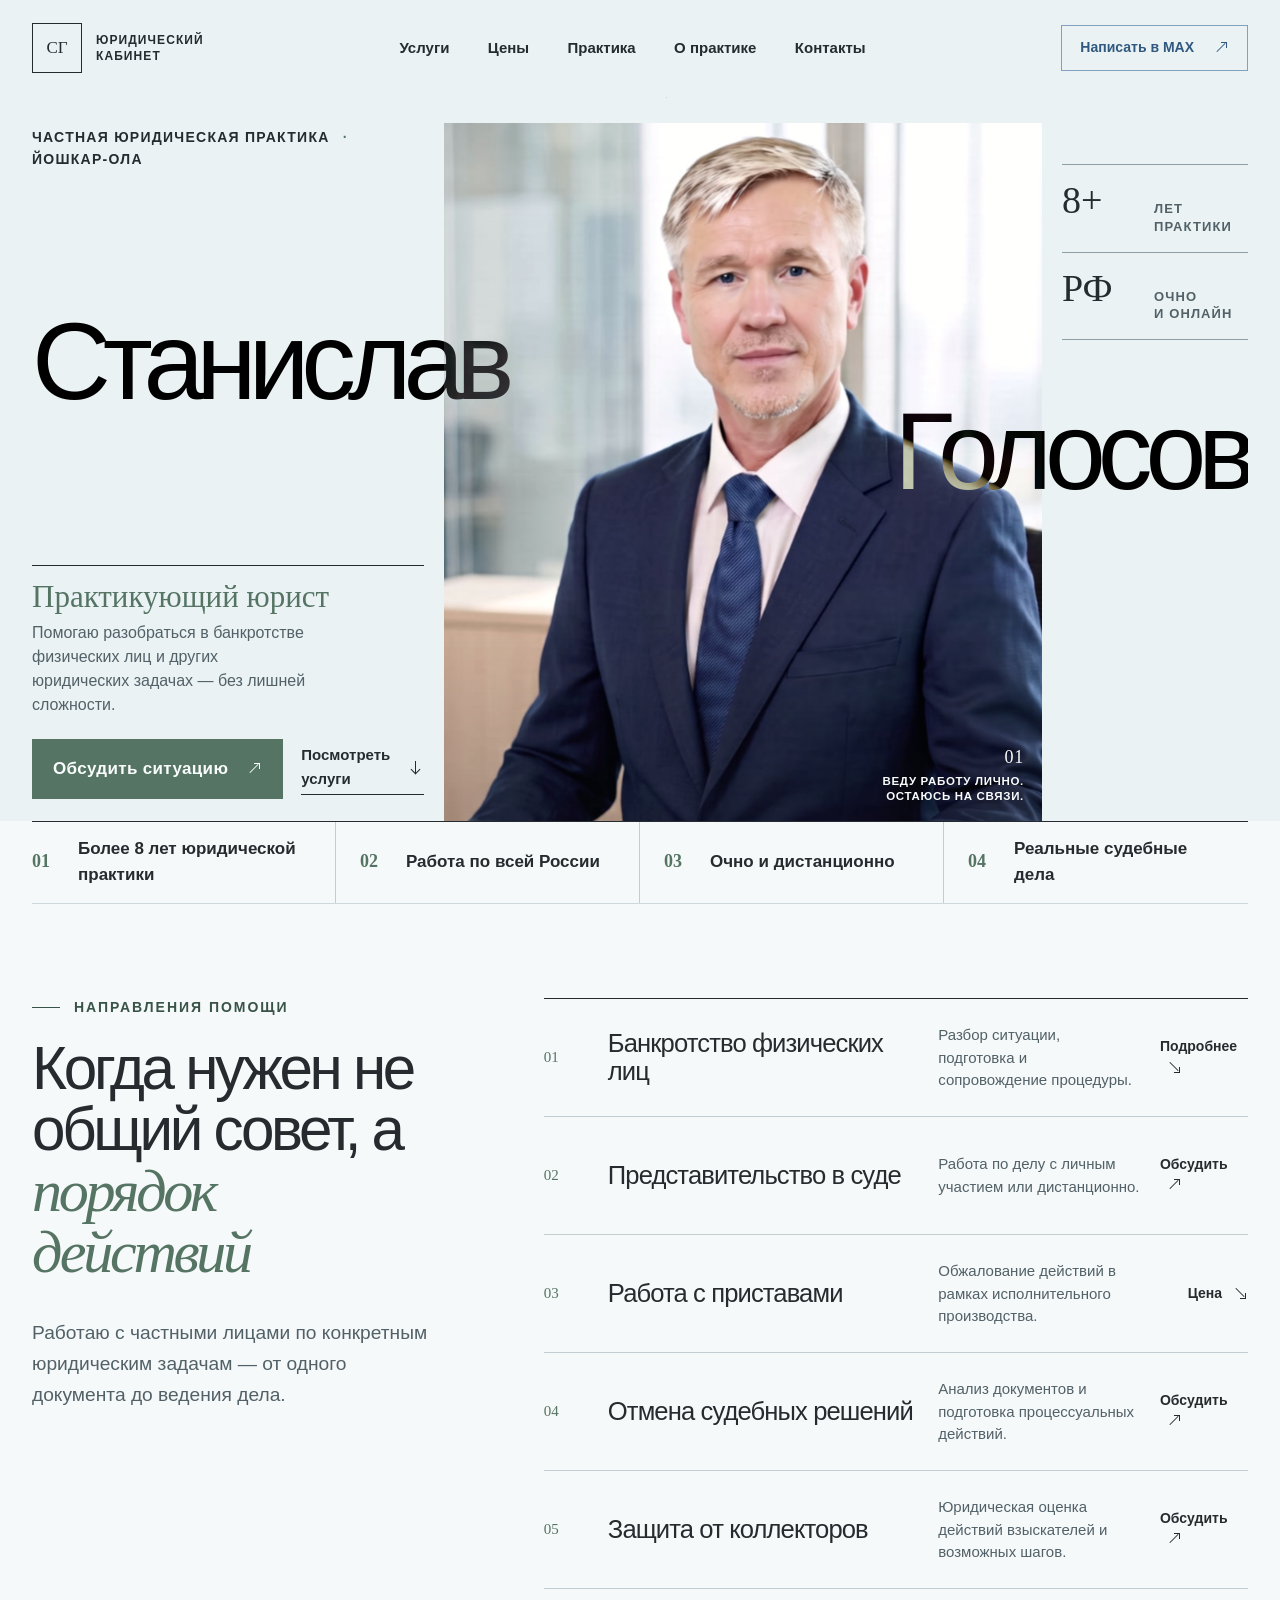
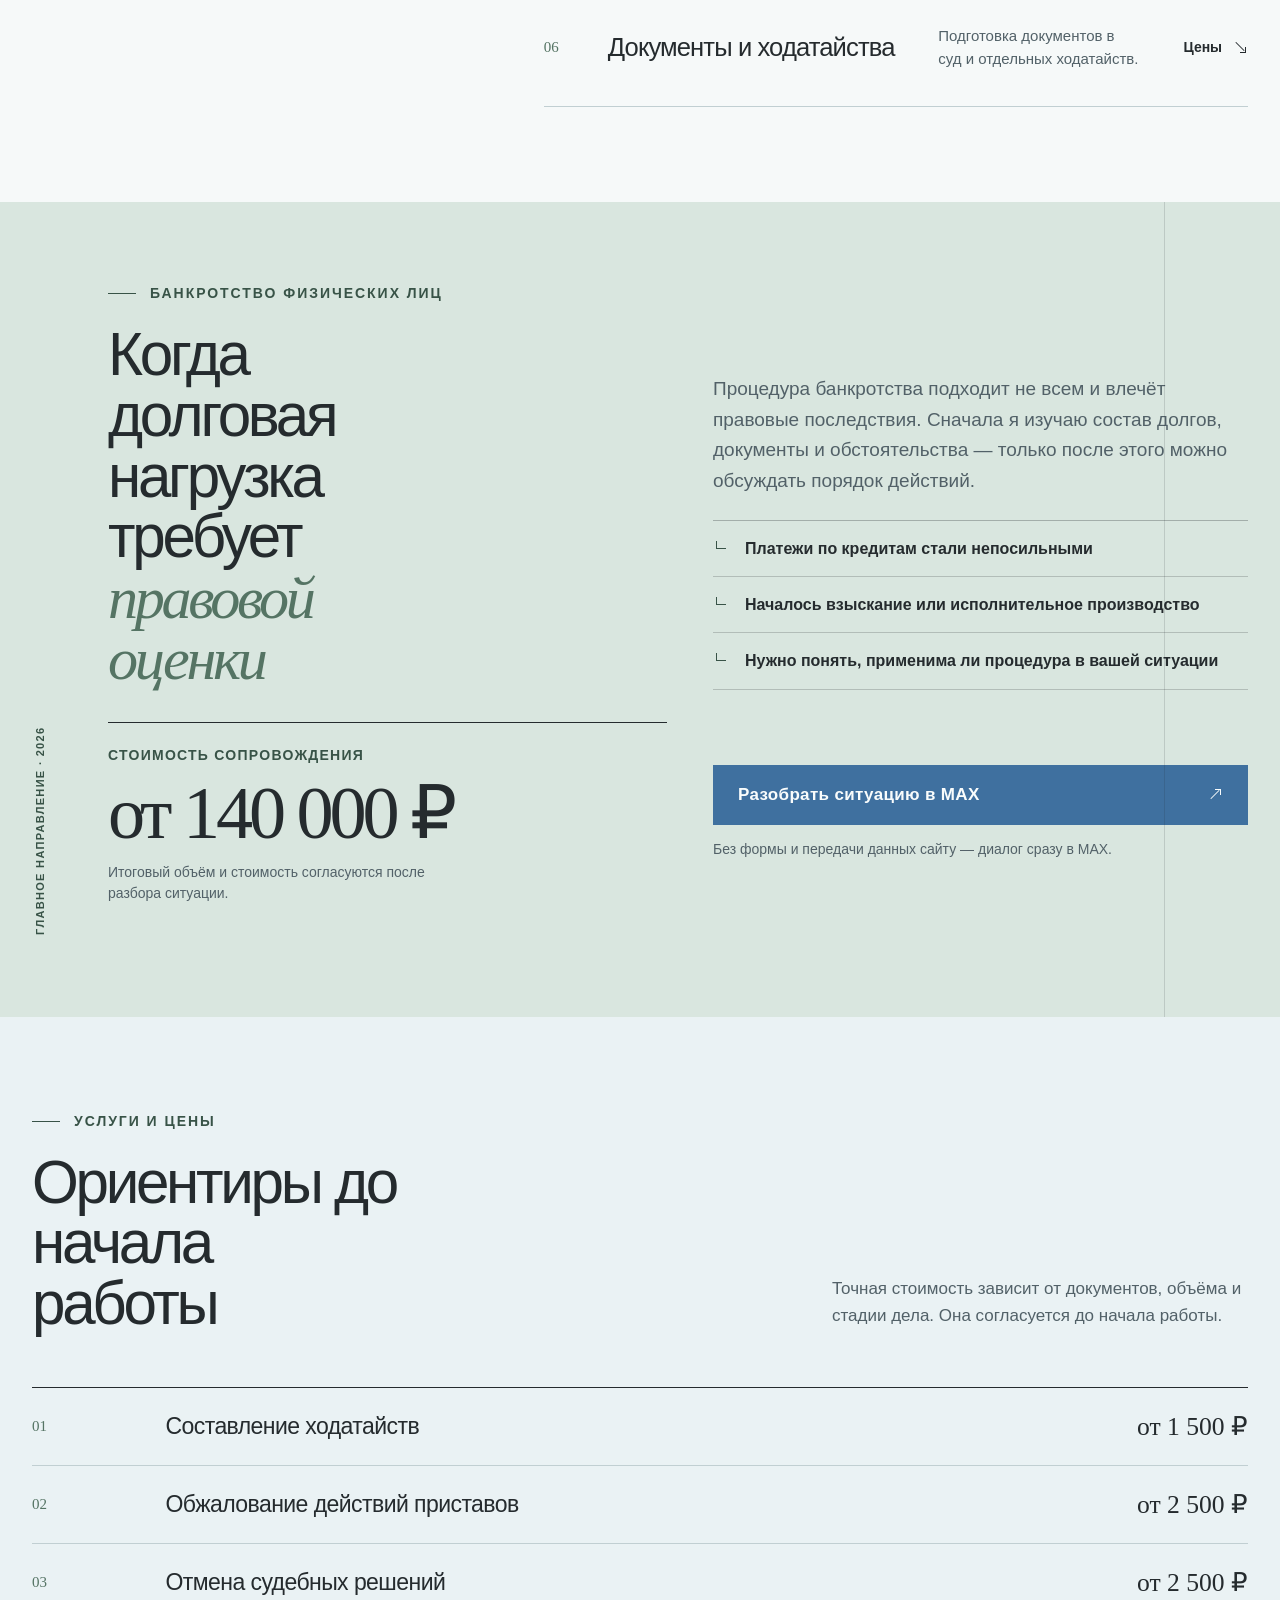
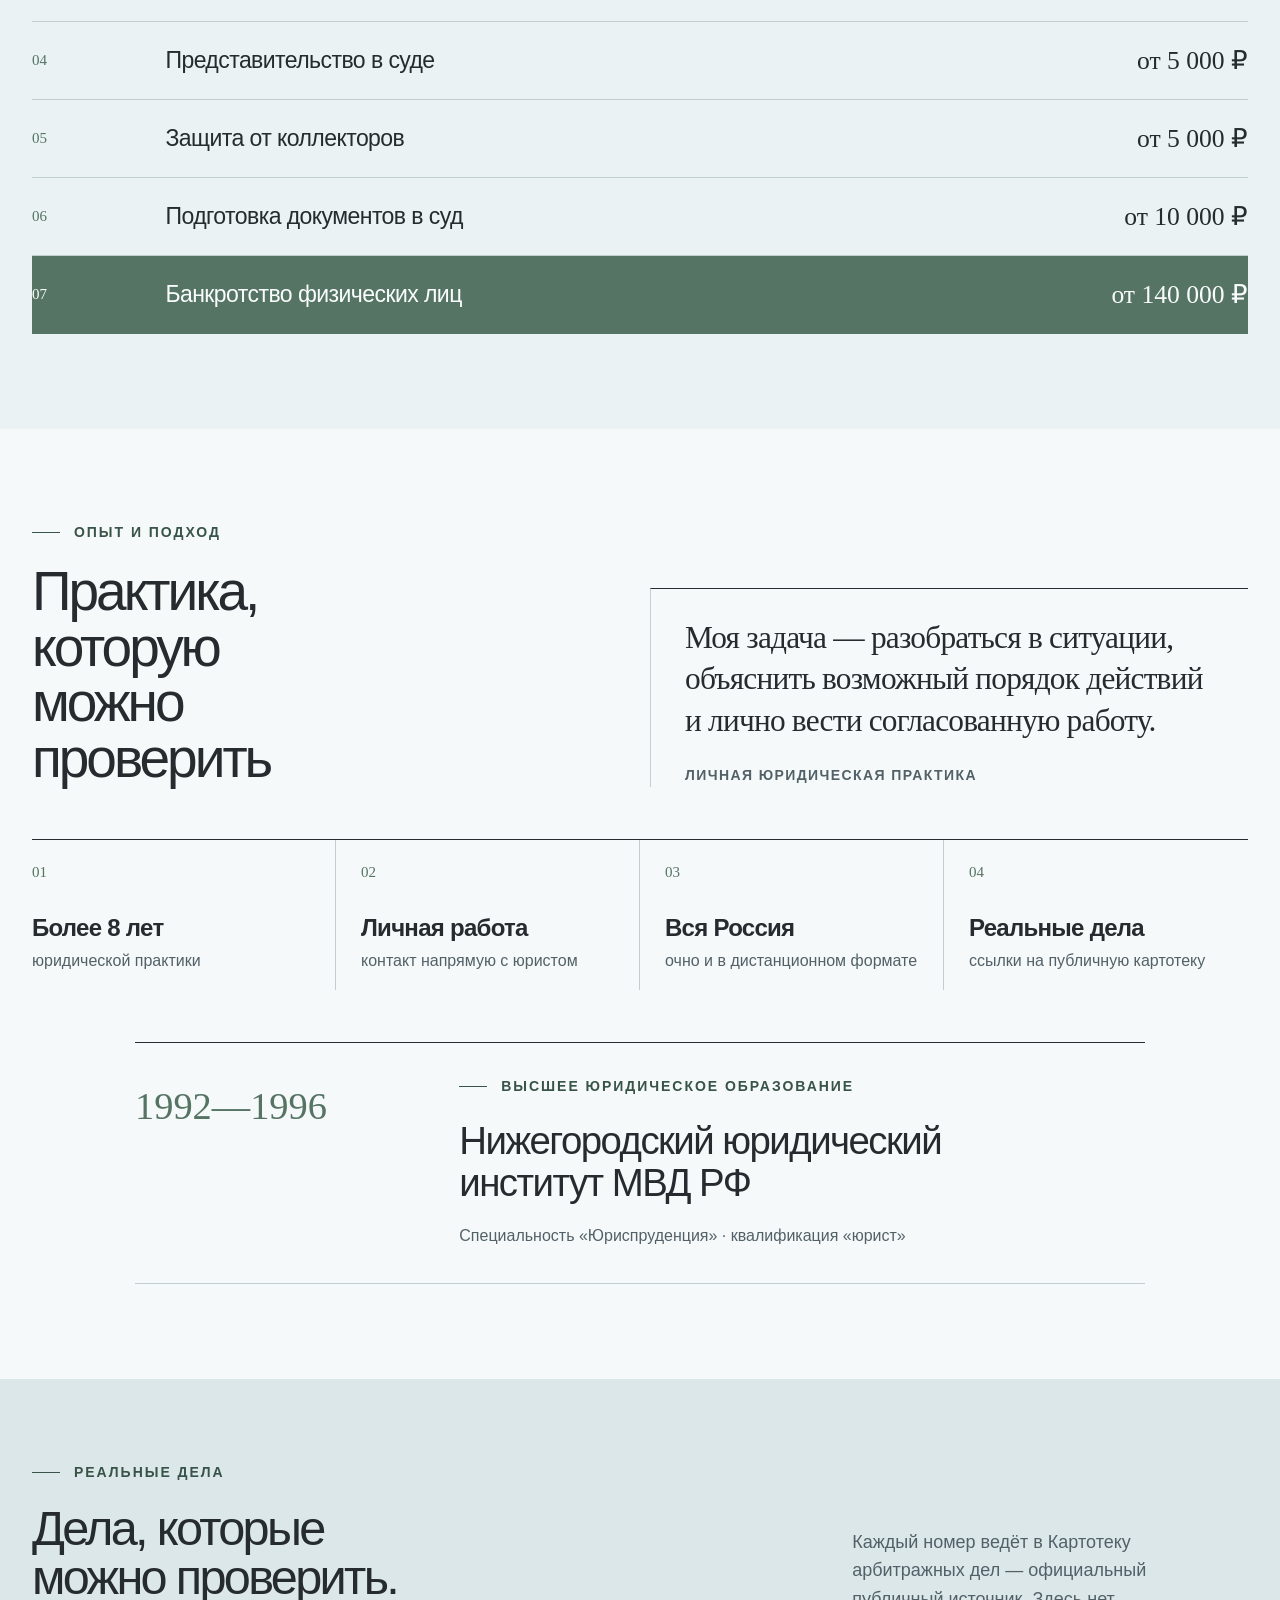
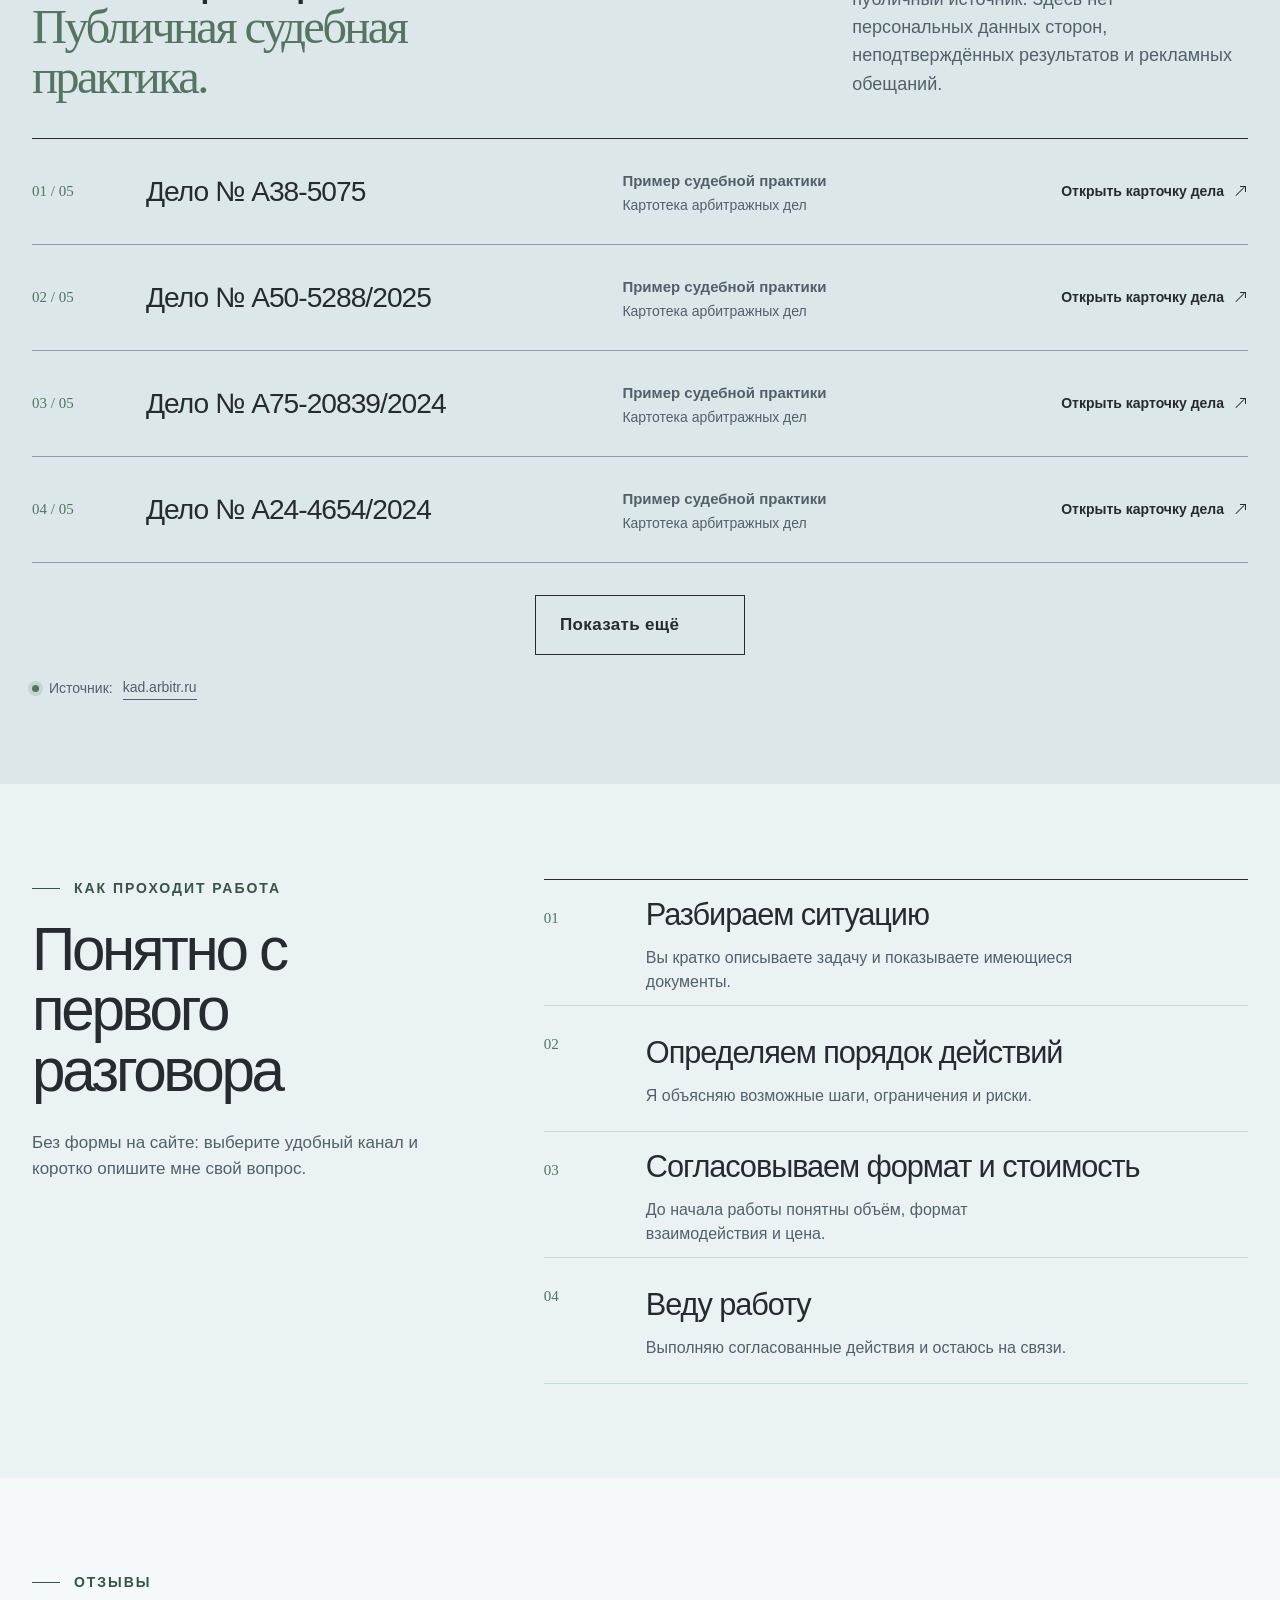
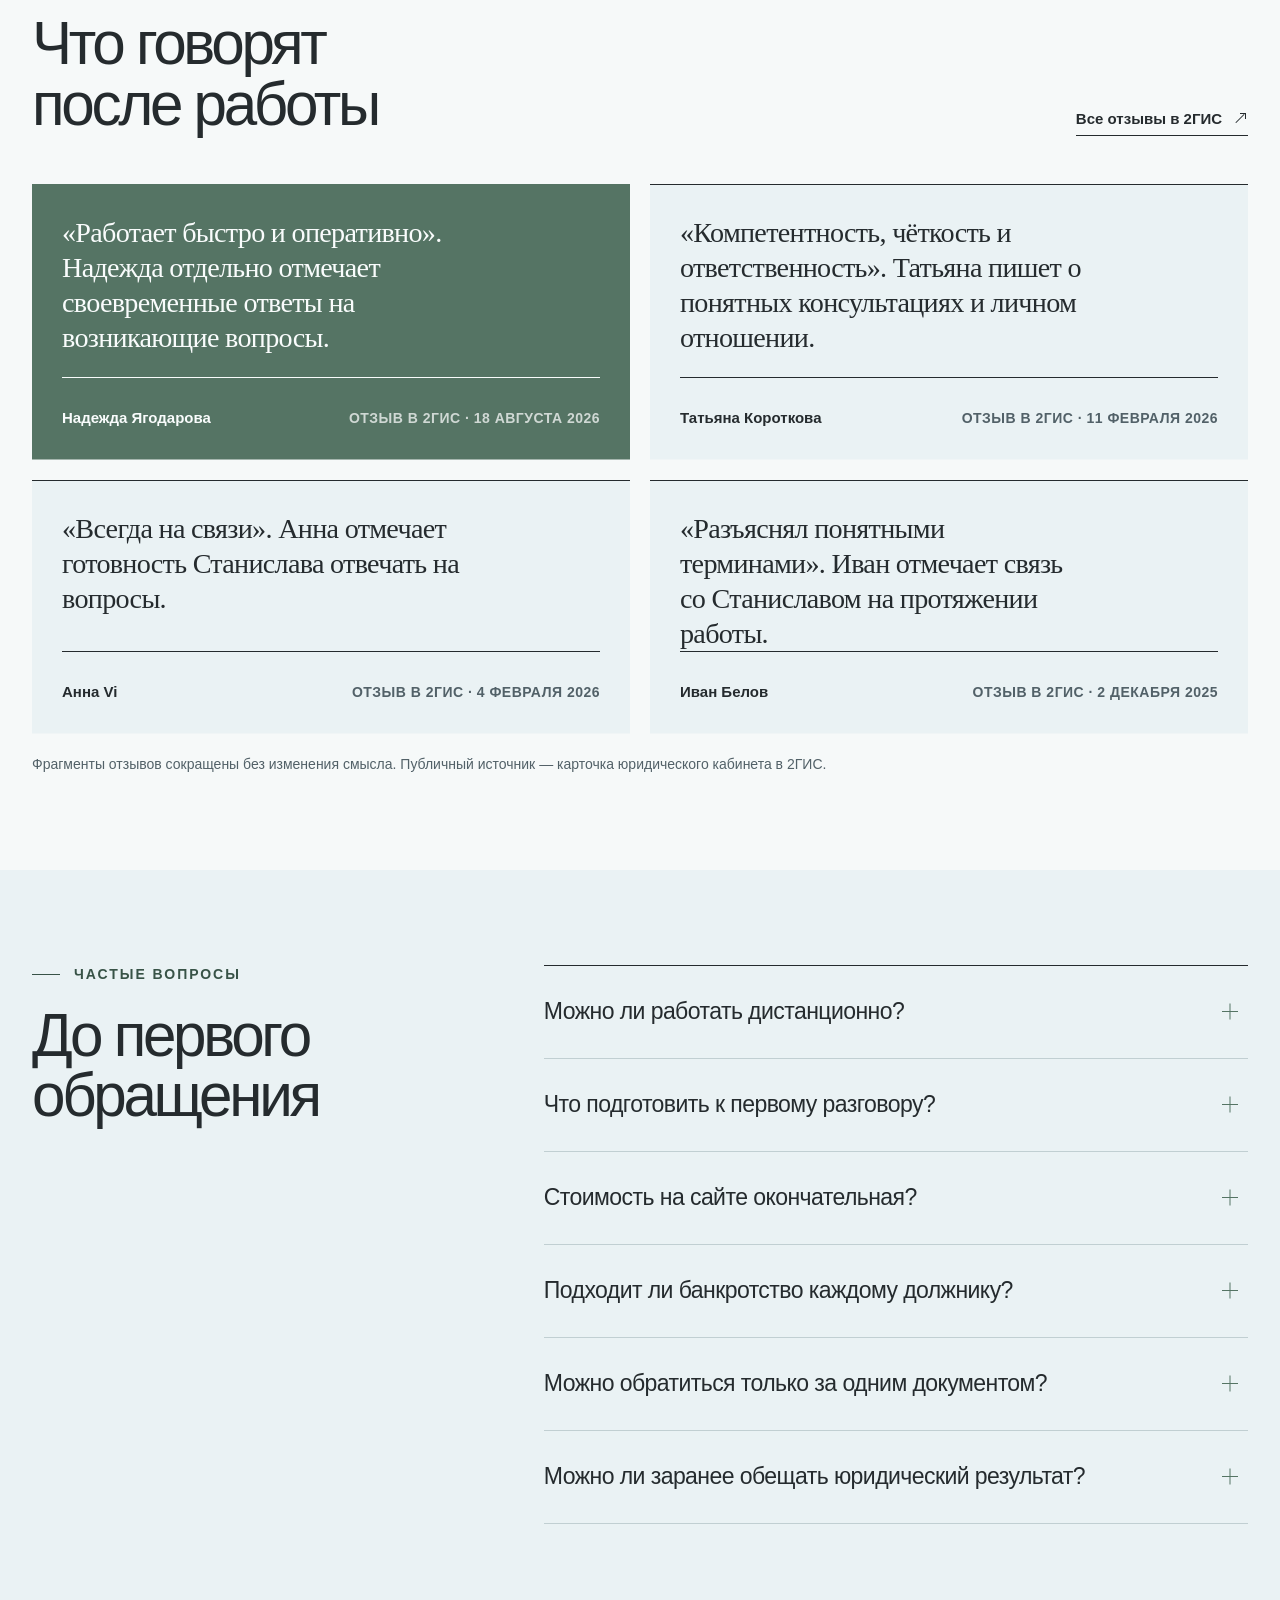
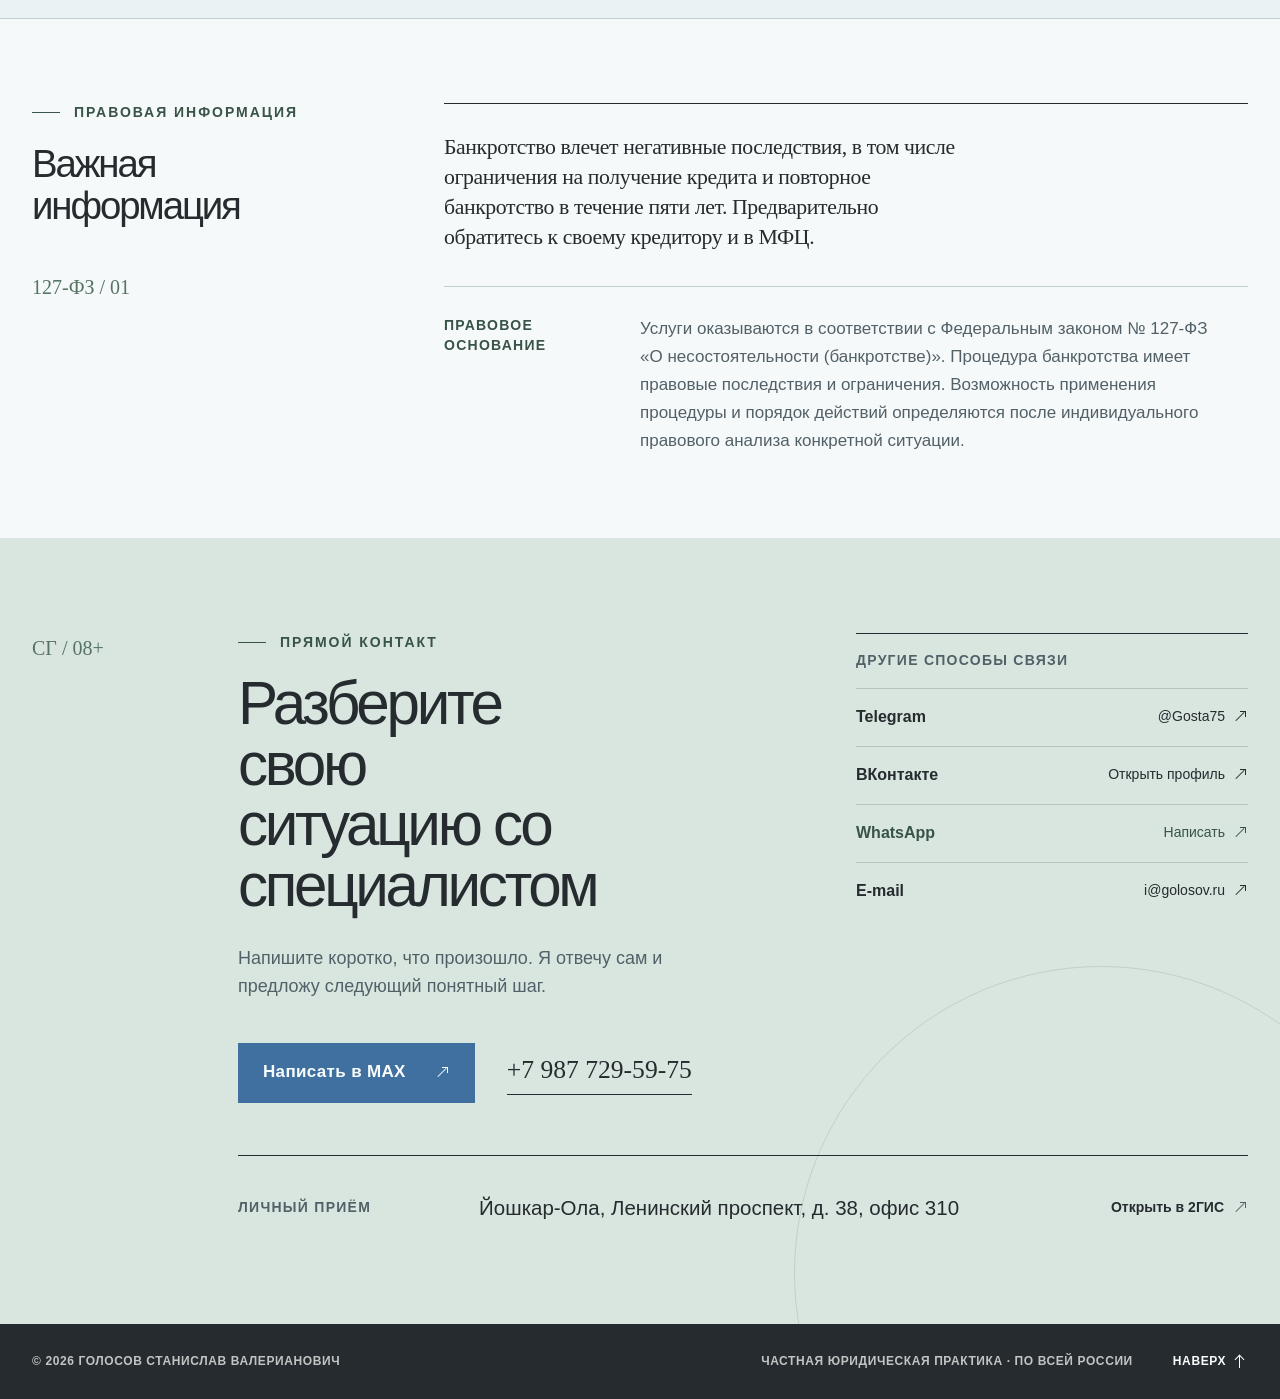
==== commit 562fce61: "Add secure Supabase CMS for cases and portrait" ====
--- a/index.html
+++ b/index.html
@@ -34,7 +34,7 @@
     "sameAs": [
       "https://t.me/Gosta75",
       "https://vk.ru/id805548457",
-      "https://max.ru/u/f9LHodD0cOJQHs1x4uYfErbQDOAr6vST7CcjMyuLzrhc6c2gOBZsn2h6EI",
+      "https://max.ru/u/f9LHodD0cOIKSJQ9RvOw9SyyzW9dTgEjVx1R06o_StnR8i8suSvSBPtLwhY",
       "https://2gis.ru/yoshkarola/firm/70000001098200868"
     ]
   }
@@ -60,7 +60,7 @@
         <a href="#about">О практике</a>
         <a href="#contacts">Контакты</a>
       </nav>
-      <a class="header-contact" href="https://max.ru/u/f9LHodD0cOJQHs1x4uYfErbQDOAr6vST7CcjMyuLzrhc6c2gOBZsn2h6EI" target="_blank" rel="noopener noreferrer">Написать в MAX <span class="arrow-icon arrow-icon--external" aria-hidden="true"></span></a>
+      <a class="header-contact" href="https://max.ru/u/f9LHodD0cOIKSJQ9RvOw9SyyzW9dTgEjVx1R06o_StnR8i8suSvSBPtLwhY" target="_blank" rel="noopener noreferrer">Написать в MAX <span class="arrow-icon arrow-icon--external" aria-hidden="true"></span></a>
     </div>
   </header>
 
@@ -76,8 +76,8 @@
 
         <figure class="hero-portrait" data-portrait>
           <picture>
-            <source srcset="assets/images/stanislav-golosov-960.webp 960w, assets/images/stanislav-golosov-1440.webp 1440w" sizes="(max-width: 767px) 92vw, 48vw" type="image/webp">
-            <img src="assets/images/stanislav-golosov-960.webp" width="960" height="1440" alt="Юрист Станислав Голосов" fetchpriority="high">
+            <source data-cms-portrait-source srcset="assets/images/stanislav-golosov-960.webp 960w, assets/images/stanislav-golosov-1440.webp 1440w" sizes="(max-width: 767px) 92vw, 48vw" type="image/webp">
+            <img data-cms-portrait src="assets/images/stanislav-golosov-960.webp" width="960" height="1440" alt="Юрист Станислав Голосов" fetchpriority="high">
           </picture>
           <figcaption><span aria-hidden="true">01</span> Веду работу лично.<br>Остаюсь на связи.</figcaption>
         </figure>
@@ -93,7 +93,7 @@
         </div>
 
         <div class="hero-actions" data-reveal="actions">
-          <a class="button button-primary" href="https://t.me/Gosta75" target="_blank" rel="noopener noreferrer">Обсудить ситуацию <span class="arrow-icon arrow-icon--external" aria-hidden="true"></span></a>
+          <a class="button button-primary" href="https://max.ru/u/f9LHodD0cOIKSJQ9RvOw9SyyzW9dTgEjVx1R06o_StnR8i8suSvSBPtLwhY" target="_blank" rel="noopener noreferrer">Обсудить ситуацию <span class="arrow-icon arrow-icon--external" aria-hidden="true"></span></a>
           <a class="text-link" href="#help">Посмотреть услуги <span class="arrow-icon arrow-icon--down" aria-hidden="true"></span></a>
         </div>
       </div>
@@ -177,7 +177,7 @@
           <small>Итоговый объём и стоимость согласуются после разбора ситуации.</small>
         </div>
         <div class="bankruptcy-action">
-          <a class="button button-max" href="https://max.ru/u/f9LHodD0cOJQHs1x4uYfErbQDOAr6vST7CcjMyuLzrhc6c2gOBZsn2h6EI" target="_blank" rel="noopener noreferrer">Разобрать ситуацию в MAX <span class="arrow-icon arrow-icon--external" aria-hidden="true"></span></a>
+          <a class="button button-max" href="https://max.ru/u/f9LHodD0cOIKSJQ9RvOw9SyyzW9dTgEjVx1R06o_StnR8i8suSvSBPtLwhY" target="_blank" rel="noopener noreferrer">Разобрать ситуацию в MAX <span class="arrow-icon arrow-icon--external" aria-hidden="true"></span></a>
           <p>Без формы и передачи данных сайту — диалог сразу в MAX.</p>
         </div>
       </div>
@@ -240,7 +240,8 @@
           </div>
           <p>Каждый номер ведёт в Картотеку арбитражных дел — официальный публичный источник. Здесь нет персональных данных сторон, неподтверждённых результатов и рекламных обещаний.</p>
         </div>
-        <div class="case-list" aria-label="Примеры судебной практики">
+        <p class="case-load-state" data-case-status aria-live="polite" hidden></p>
+        <div class="case-list" aria-label="Примеры судебной практики" data-case-list>
           <a class="case-row" href="https://kad.arbitr.ru/Card/c5ef7333-0191-4671-afa0-a3dc3cf069fd" target="_blank" rel="noopener noreferrer" data-reveal="case">
             <span class="case-index">01 / 05</span><strong>Дело № А38-5075</strong><span class="case-meta"><b>Пример судебной практики</b><small>Картотека арбитражных дел</small></span><i>Открыть карточку дела <span class="arrow-icon arrow-icon--external" aria-hidden="true"></span></i>
           </a>
@@ -256,6 +257,9 @@
           <a class="case-row" href="https://kad.arbitr.ru/Card/050a8315-6b05-431b-a5e9-4367443eb432" target="_blank" rel="noopener noreferrer" data-reveal="case">
             <span class="case-index">05 / 05</span><strong>Дело № А67-2643/2025</strong><span class="case-meta"><b>Пример судебной практики</b><small>Картотека арбитражных дел</small></span><i>Открыть карточку дела <span class="arrow-icon arrow-icon--external" aria-hidden="true"></span></i>
           </a>
+        </div>
+        <div class="case-more-wrap">
+          <button class="button case-more" type="button" data-case-more hidden>Показать ещё</button>
         </div>
         <p class="source-note"><span aria-hidden="true"></span> Источник: <a href="https://kad.arbitr.ru/" target="_blank" rel="noopener noreferrer">kad.arbitr.ru</a></p>
       </div>
@@ -368,7 +372,7 @@
           <h2 id="contact-title">Разберите свою ситуацию со специалистом</h2>
           <p>Напишите коротко, что произошло. Я отвечу сам и предложу следующий понятный шаг.</p>
           <div class="contact-primary">
-            <a class="button button-max" href="https://max.ru/u/f9LHodD0cOJQHs1x4uYfErbQDOAr6vST7CcjMyuLzrhc6c2gOBZsn2h6EI" target="_blank" rel="noopener noreferrer">Написать в MAX <span class="arrow-icon arrow-icon--external" aria-hidden="true"></span></a>
+            <a class="button button-max" href="https://max.ru/u/f9LHodD0cOIKSJQ9RvOw9SyyzW9dTgEjVx1R06o_StnR8i8suSvSBPtLwhY" target="_blank" rel="noopener noreferrer">Написать в MAX <span class="arrow-icon arrow-icon--external" aria-hidden="true"></span></a>
             <a class="phone-link" href="tel:+79877295975">+7 987 729-59-75</a>
           </div>
         </div>
@@ -396,6 +400,8 @@
     </div>
   </footer>
 
+  <script src="cms-config.js?v=1" defer></script>
   <script src="script.js?v=3" defer></script>
+  <script src="cms-public.js?v=1" defer></script>
 </body>
 </html>
--- a/styles.css
+++ b/styles.css
@@ -685,16 +685,29 @@
 
 .case-row:hover::after { transform: scaleX(1); transform-origin: left; }
 .case-index { color: var(--accent); font-family: var(--serif); font-size: 15px; }
-.case-row strong { font-size: clamp(21px, 2.2vw, 31px); font-weight: 520; letter-spacing: -.035em; }
-.case-meta { display: flex; flex-direction: column; gap: 3px; color: var(--ink-soft); }
+.case-row strong { min-width: 0; font-size: clamp(21px, 2.2vw, 31px); font-weight: 520; letter-spacing: -.035em; overflow-wrap: anywhere; }
+.case-meta { display: flex; min-width: 0; flex-direction: column; gap: 3px; color: var(--ink-soft); overflow-wrap: anywhere; }
 .case-meta b { font-size: 15px; font-weight: 650; }
 .case-meta small { font-size: 14px; line-height: 1.35; }
-.case-row i { display: inline-flex; align-items: center; justify-self: end; font-size: 14px; font-style: normal; font-weight: 700; transition: transform .3s var(--ease); }
+.case-row i { display: inline-flex; min-width: 0; align-items: center; justify-self: end; font-size: 14px; font-style: normal; font-weight: 700; overflow-wrap: anywhere; transition: transform .3s var(--ease); }
 .case-row i span { display: inline-block; margin-left: 8px; }
 .case-row:hover i { transform: translate(3px, -3px); }
 .source-note { display: flex; align-items: center; gap: 10px; margin-top: 22px; color: var(--ink-soft); font-size: 14px; }
 .source-note > span { width: 7px; height: 7px; border-radius: 50%; background: var(--accent); box-shadow: 0 0 0 4px rgba(85,116,100,.16); }
 .source-note a { border-bottom: 1px solid currentColor; }
+.case-row[hidden], .case-more[hidden], .case-load-state[hidden] { display: none; }
+.case-load-state { max-width: 60ch; margin: -10px 0 24px; color: var(--ink-soft); font-size: 15px; line-height: 1.5; }
+.case-more-wrap { display: flex; justify-content: center; margin-top: 32px; }
+
+.case-more {
+  min-width: 210px;
+  color: var(--ink);
+  border: 1px solid var(--ink);
+  background: transparent;
+}
+
+.case-more:hover { color: var(--white); border-color: var(--accent-deep); background: var(--accent-deep); }
+.case-more:disabled { cursor: wait; opacity: .62; transform: none; }
 
 /* Process */
 .process-grid { display: grid; grid-template-columns: 4fr 7fr; gap: 9%; }
@@ -1033,6 +1046,8 @@
   .case-meta small { font-size: 13px; }
   .case-row i { grid-column: 2; justify-self: end; font-size: 14px; line-height: 1.35; text-align: right; }
   .case-row i span { margin-left: 5px; font-size: 16px; }
+  .case-more-wrap { margin-top: 26px; }
+  .case-more { width: 100%; }
   .steps li { min-height: 126px; grid-template-columns: 50px 1fr; }
   .review-grid { grid-template-columns: 1fr; gap: 12px; }
   .review, .review-featured, .review:nth-child(2), .review:nth-child(3), .review:nth-child(4) { min-height: 250px; grid-column: 1; padding: 25px; }
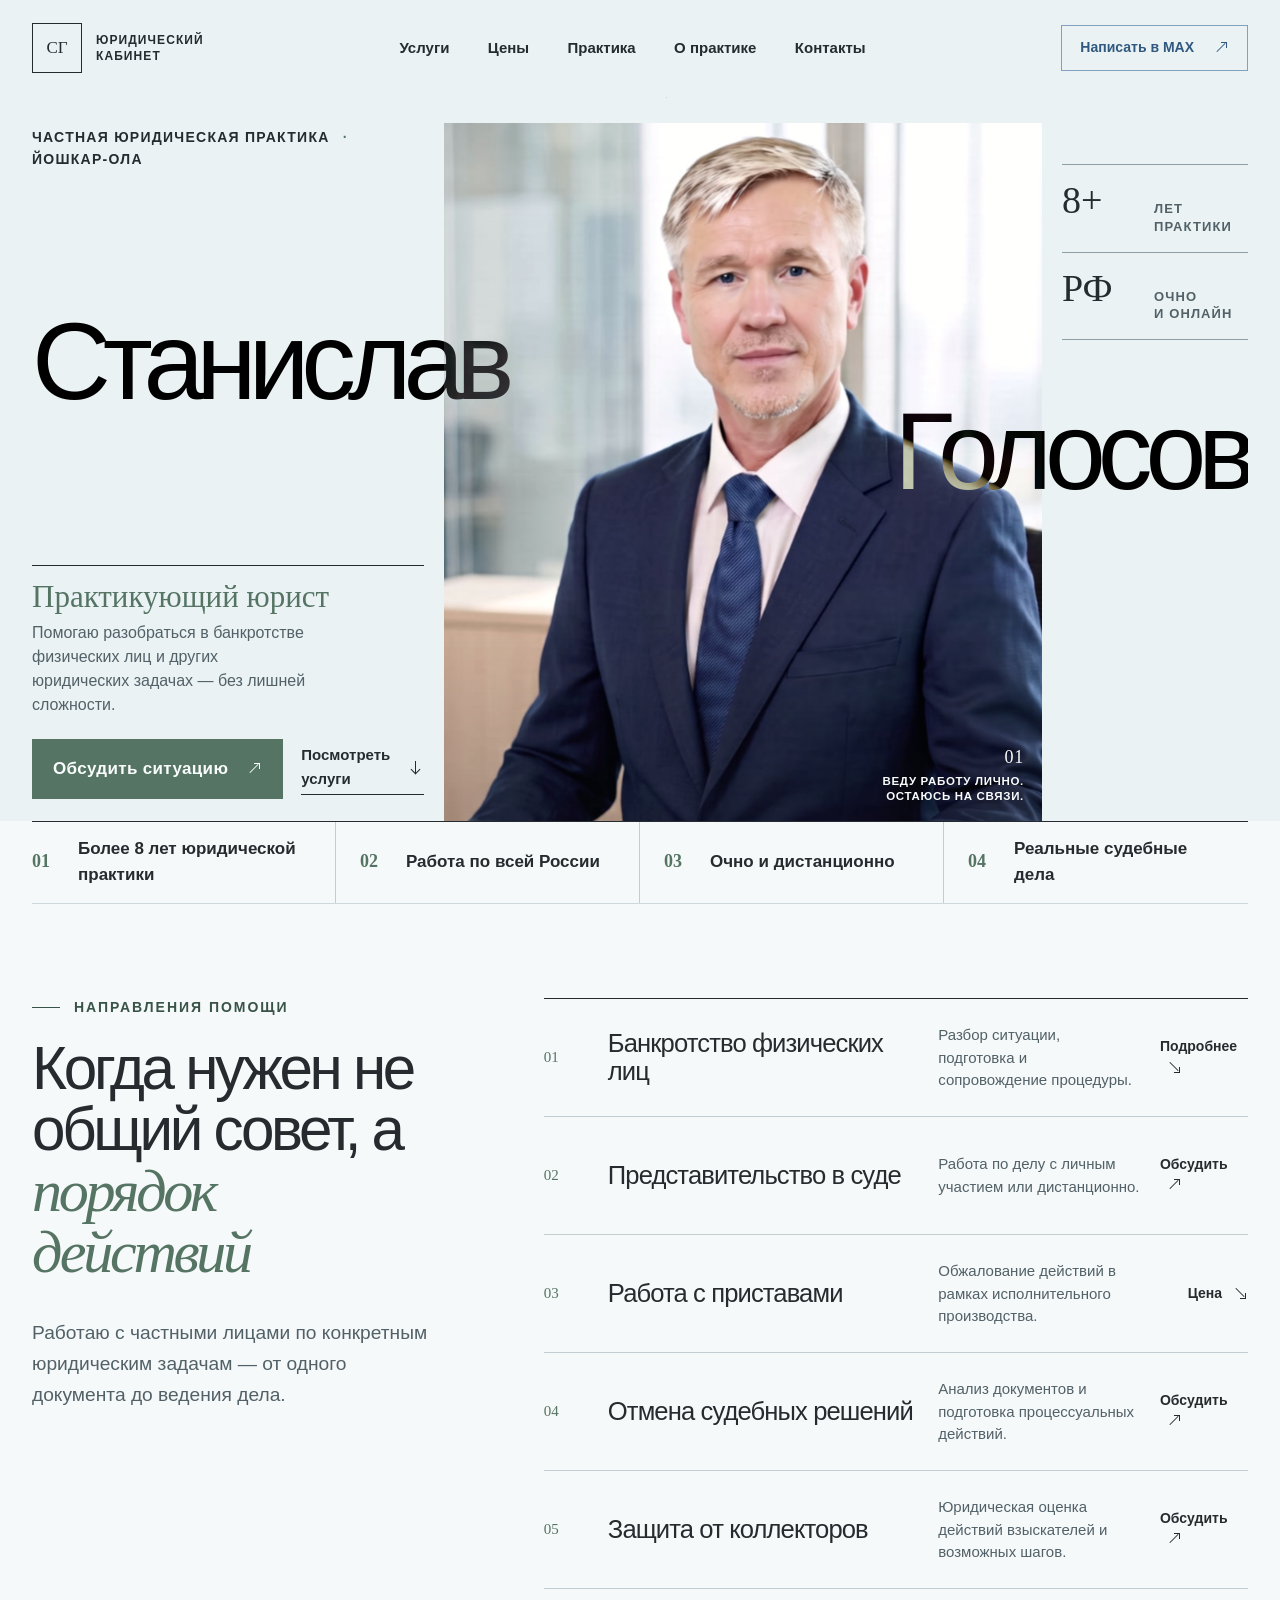
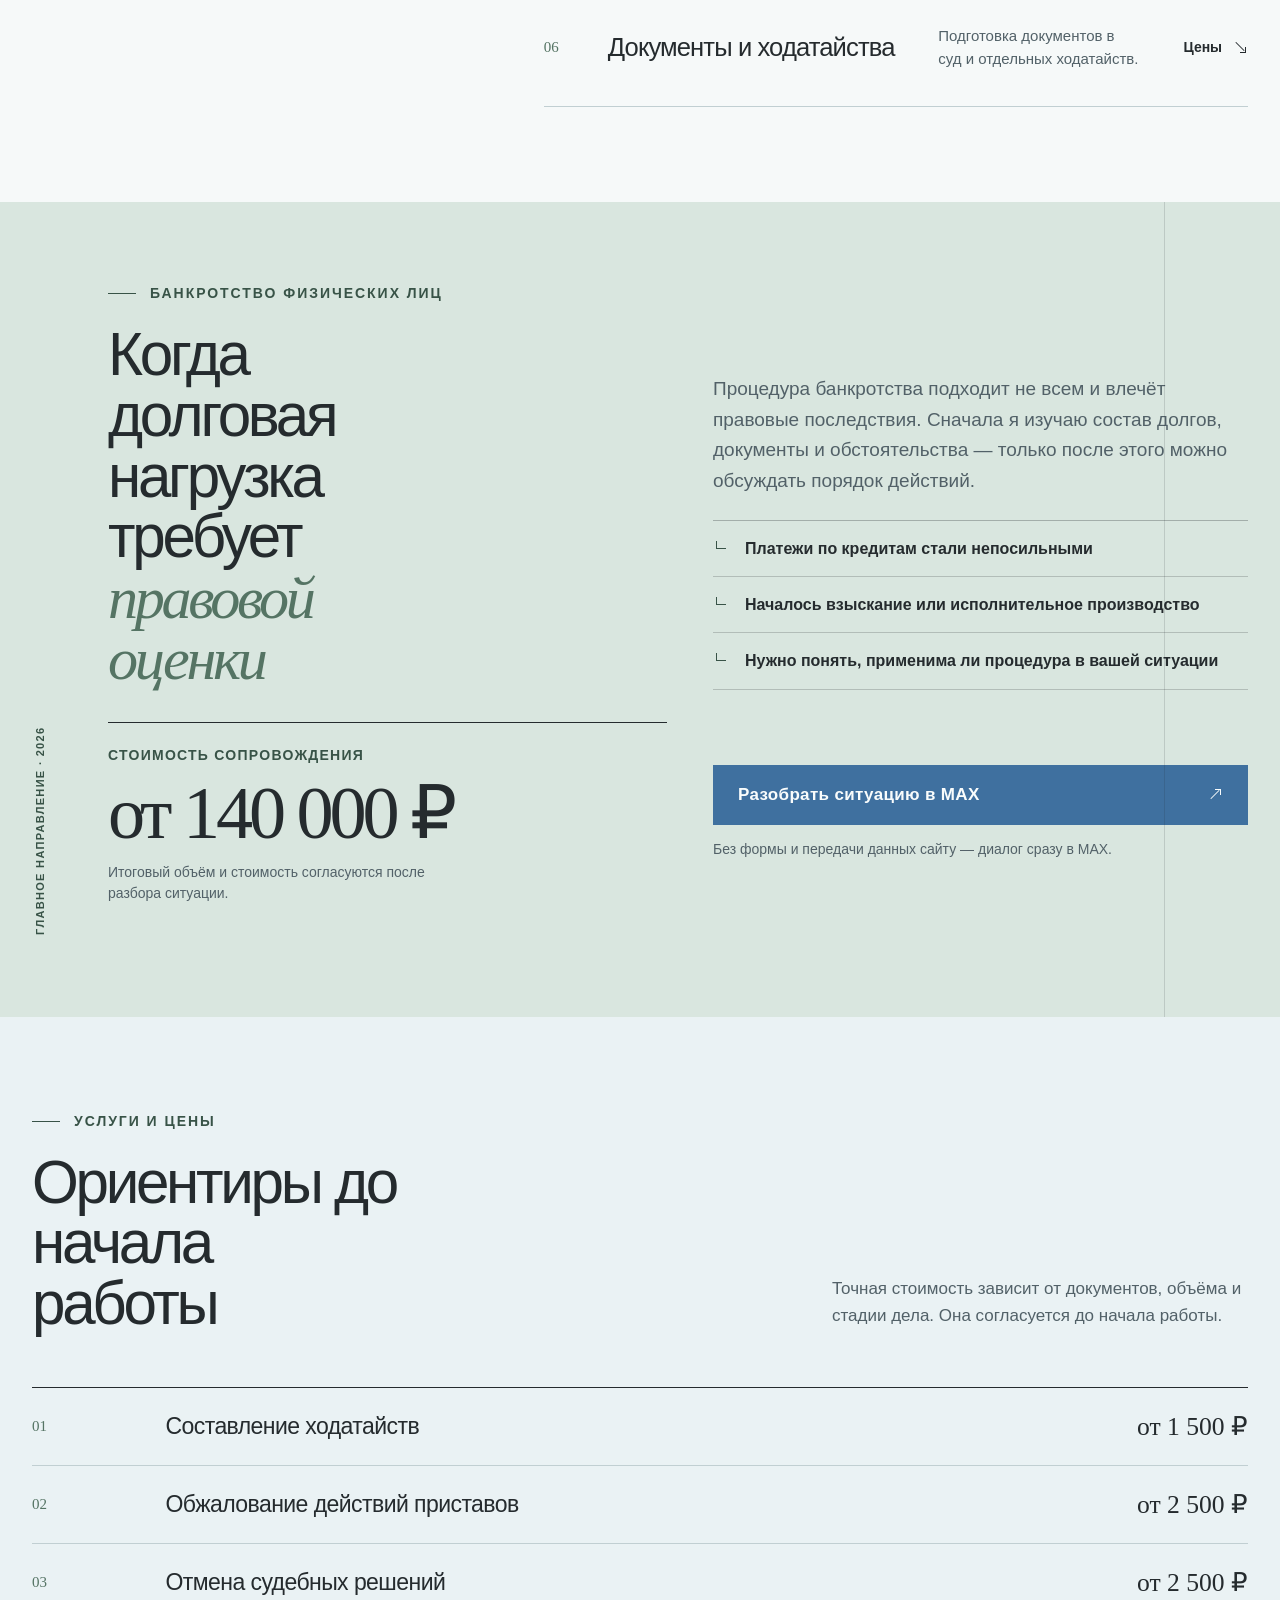
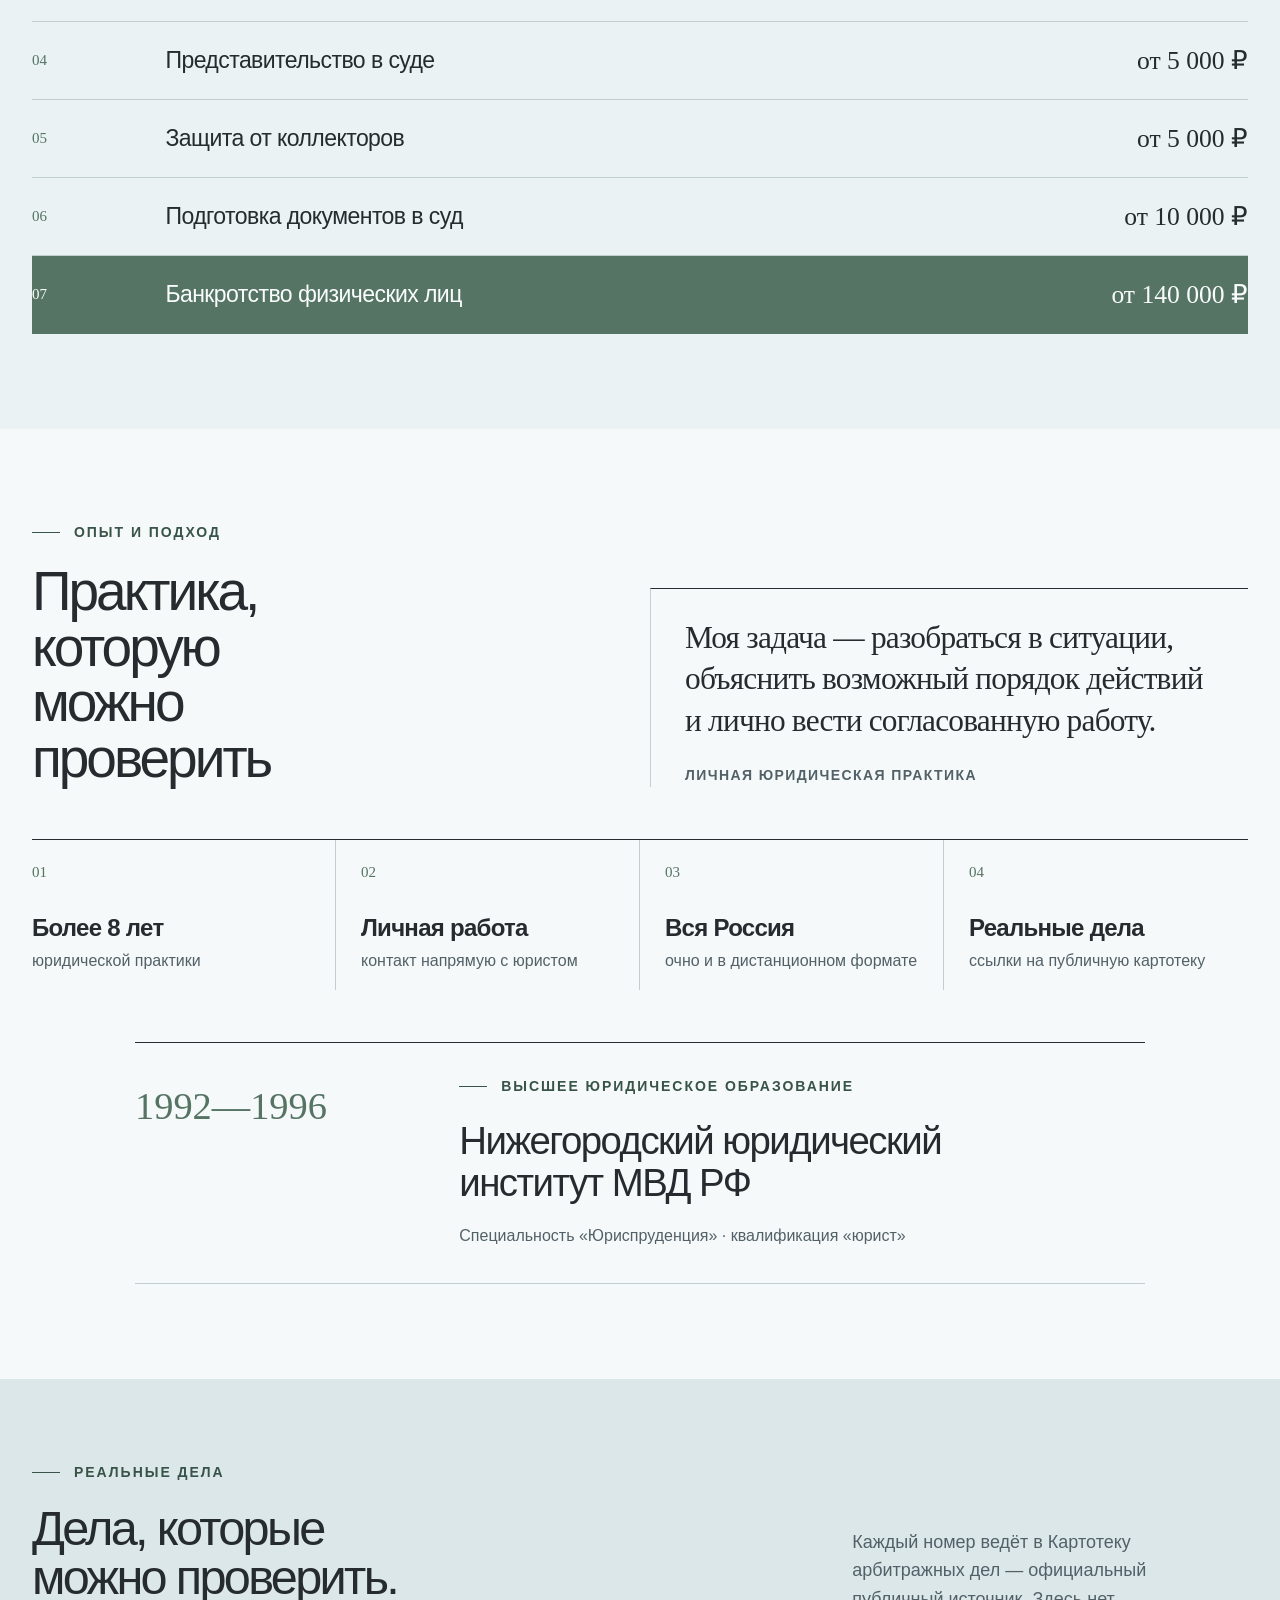
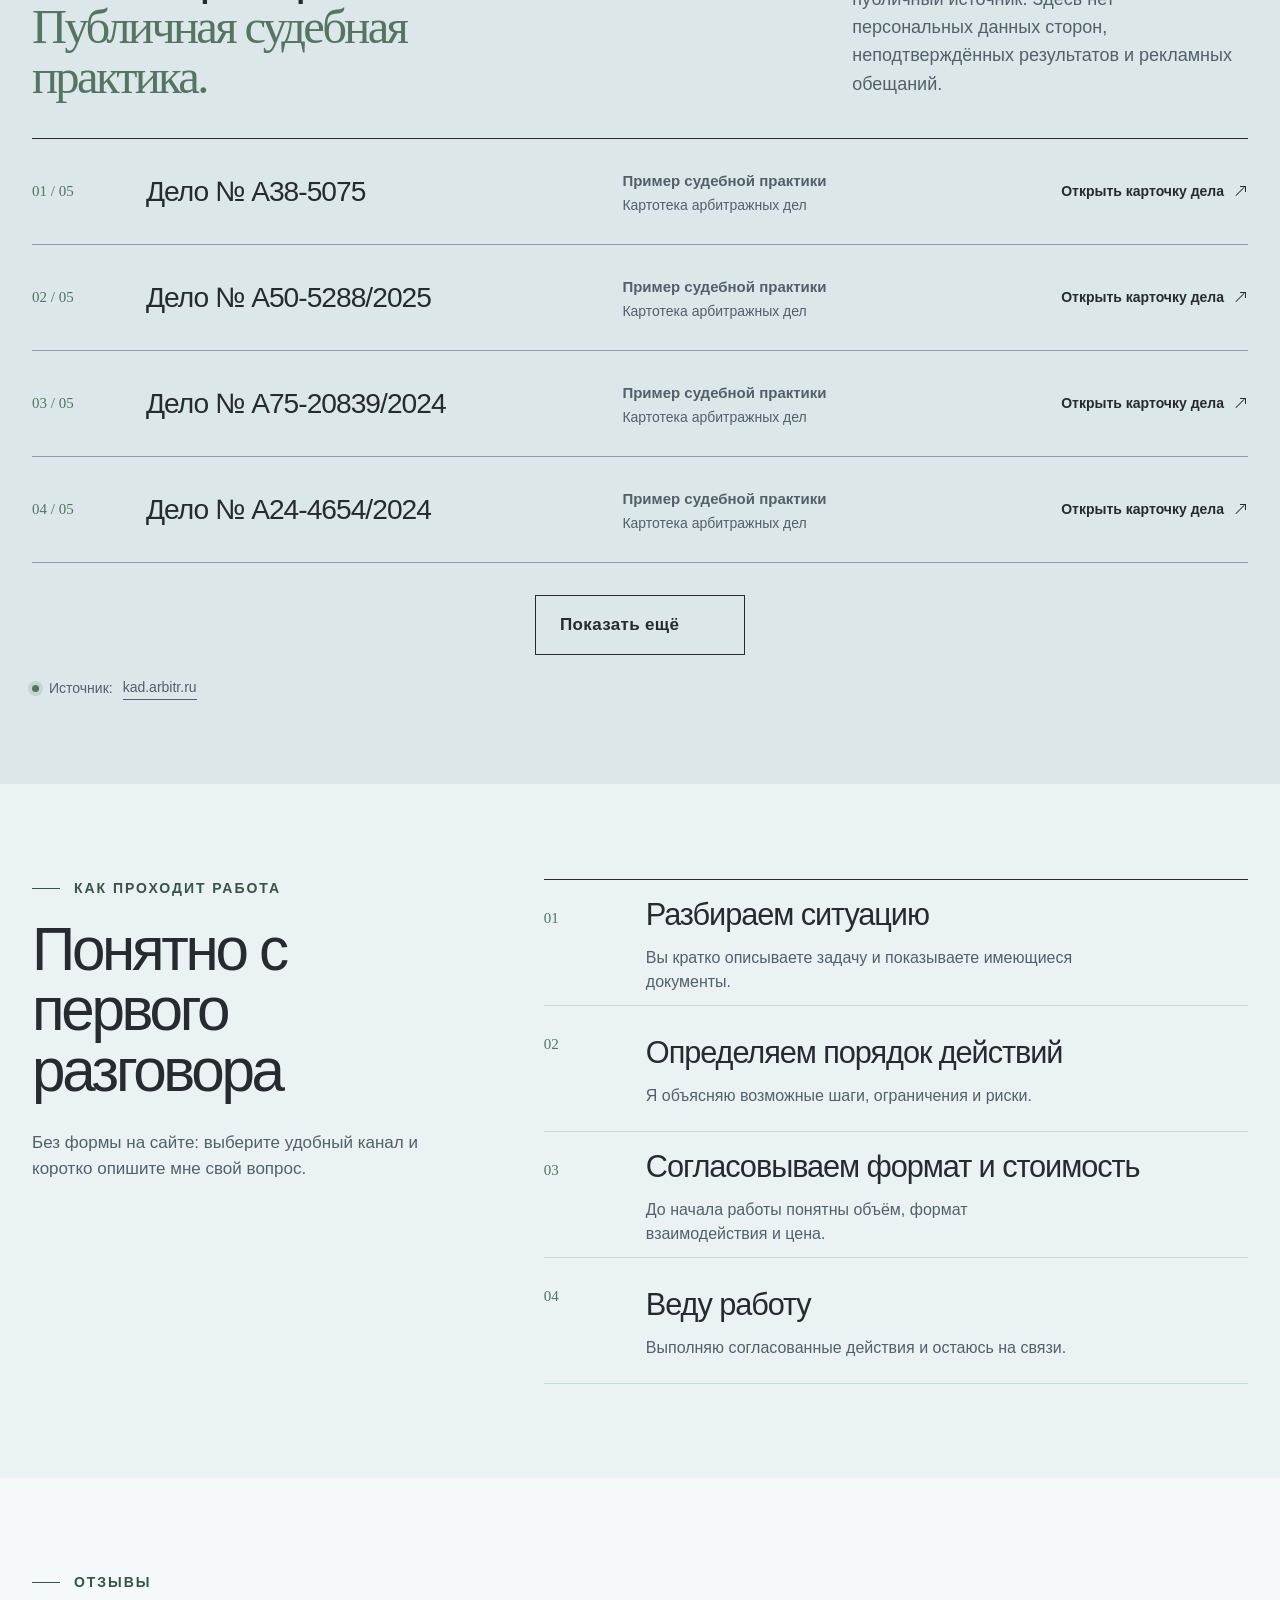
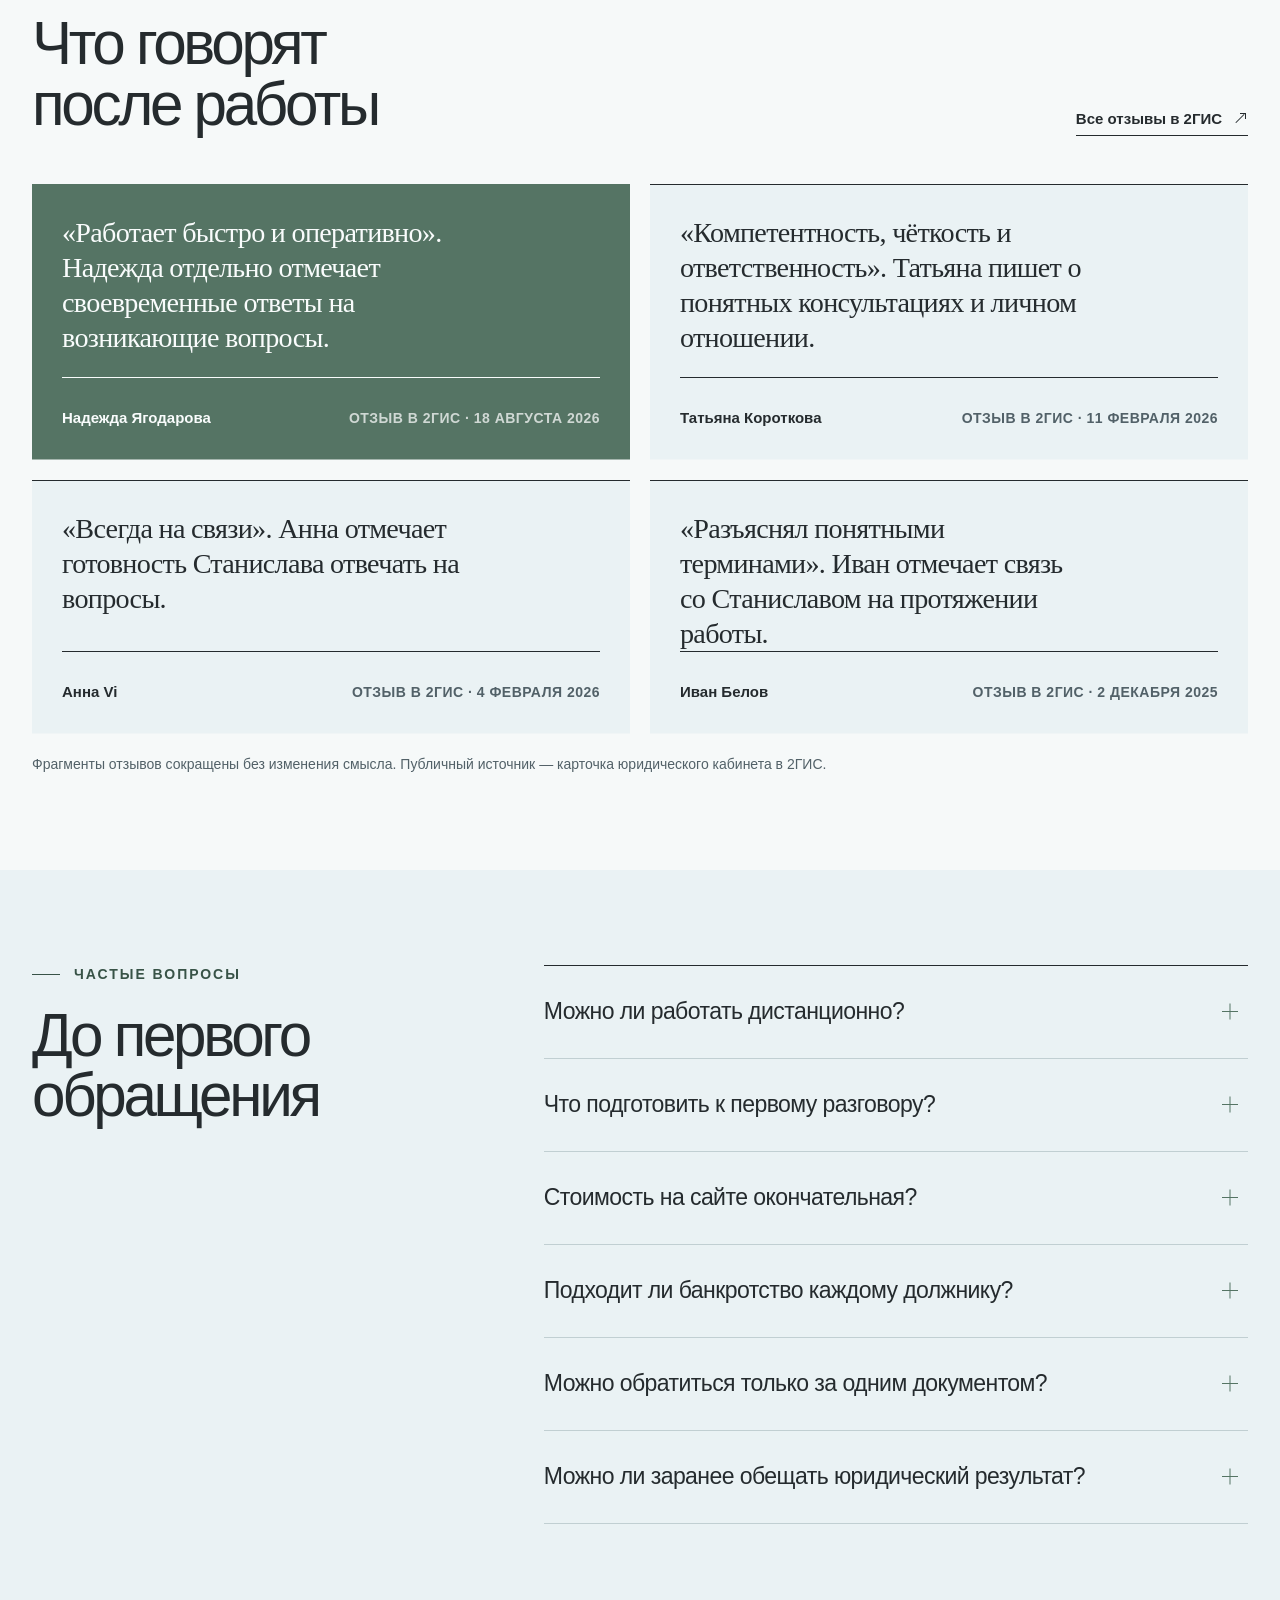
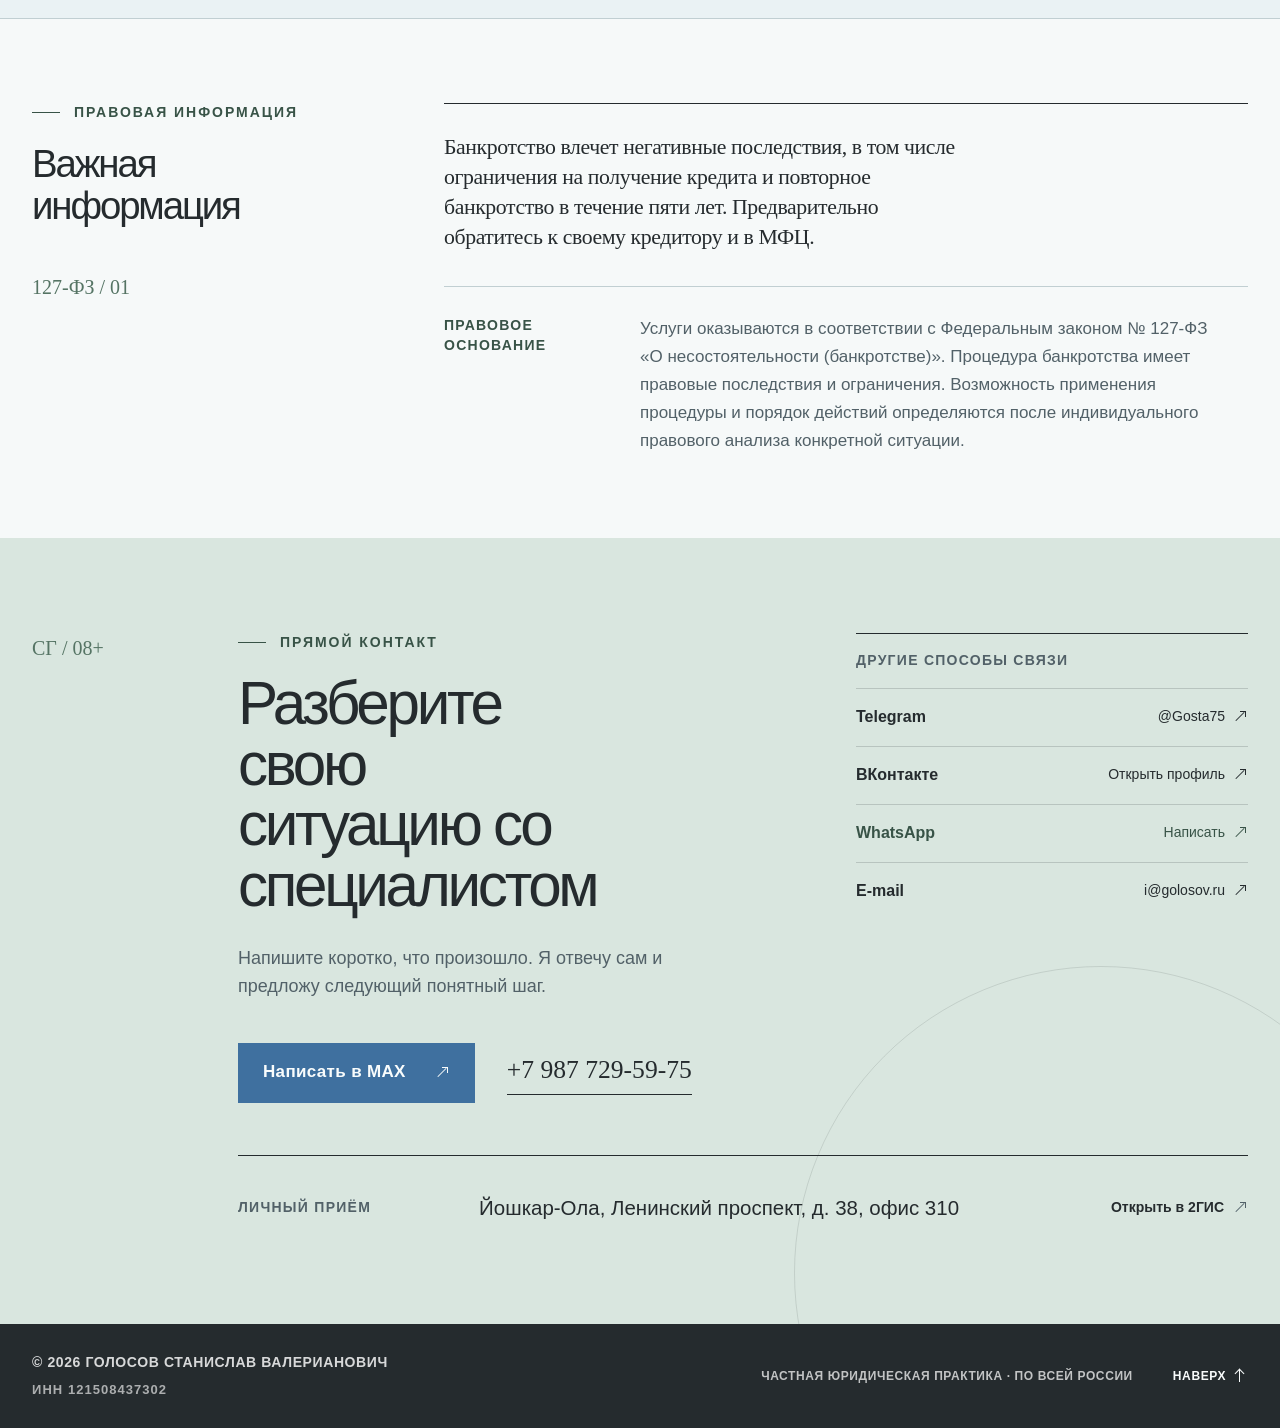
==== commit ef0f125e: "Add client INN to footer" ====
--- a/index.html
+++ b/index.html
@@ -15,7 +15,7 @@
   <meta property="og:url" content="https://golosov.ru/">
   <meta property="og:image" content="https://golosov.ru/assets/images/stanislav-golosov-1440.webp">
   <link rel="preload" as="image" href="assets/images/stanislav-golosov-960.webp" imagesrcset="assets/images/stanislav-golosov-960.webp 960w, assets/images/stanislav-golosov-1440.webp 1440w" imagesizes="(max-width: 767px) 92vw, 48vw">
-  <link rel="stylesheet" href="styles.css?v=5">
+  <link rel="stylesheet" href="styles.css?v=6">
   <script type="application/ld+json">
   {
     "@context": "https://schema.org",
@@ -173,7 +173,7 @@
         </div>
         <div class="bankruptcy-price" data-reveal="price">
           <span>Стоимость сопровождения</span>
-          <strong>от 140 000 ₽</strong>
+          <strong data-bankruptcy-price>от 140 000 ₽</strong>
           <small>Итоговый объём и стоимость согласуются после разбора ситуации.</small>
         </div>
         <div class="bankruptcy-action">
@@ -192,7 +192,7 @@
           </div>
           <p>Точная стоимость зависит от документов, объёма и стадии дела. Она согласуется до начала работы.</p>
         </div>
-        <ol class="price-list">
+        <ol class="price-list" data-price-list>
           <li data-reveal="price-row"><span>01</span><h3>Составление ходатайств</h3><strong>от 1 500 ₽</strong></li>
           <li data-reveal="price-row"><span>02</span><h3>Обжалование действий приставов</h3><strong>от 2 500 ₽</strong></li>
           <li data-reveal="price-row"><span>03</span><h3>Отмена судебных решений</h3><strong>от 2 500 ₽</strong></li>
@@ -394,14 +394,17 @@
 
   <footer class="site-footer">
     <div class="shell footer-inner">
-      <p>© <span data-year>2026</span> Голосов Станислав Валерианович</p>
-      <p>Частная юридическая практика · По всей России</p>
+      <div class="footer-identity">
+        <p>© <span data-year>2026</span> Голосов Станислав Валерианович</p>
+        <p class="footer-inn">ИНН 121508437302</p>
+      </div>
+      <p class="footer-note">Частная юридическая практика · По всей России</p>
       <a href="#top">Наверх <span class="arrow-icon arrow-icon--up" aria-hidden="true"></span></a>
     </div>
   </footer>
 
   <script src="cms-config.js?v=1" defer></script>
   <script src="script.js?v=3" defer></script>
-  <script src="cms-public.js?v=1" defer></script>
+  <script src="cms-public.js?v=3" defer></script>
 </body>
 </html>
--- a/styles.css
+++ b/styles.css
@@ -834,6 +834,10 @@
 /* Footer */
 .site-footer { padding-block: 28px; color: rgba(255,255,255,.72); background: var(--cta-dark); }
 .footer-inner { display: grid; grid-template-columns: 1fr auto auto; gap: 40px; align-items: center; font-size: 12px; font-weight: 650; letter-spacing: .05em; text-transform: uppercase; }
+.footer-identity { display: grid; gap: 6px; }
+.footer-identity p { margin: 0; }
+.footer-identity > p:first-child { color: rgba(255,255,255,.82); font-size: 14px; }
+.footer-inn { color: rgba(255,255,255,.62); font-size: 13px; letter-spacing: .08em; }
 .footer-inner a { display: inline-flex; align-items: center; gap: 6px; color: var(--white); }
 
 /* Motion language */
@@ -1070,7 +1074,7 @@
   .contact-address { grid-column: 1 / 13; grid-template-columns: 1fr; gap: 18px; }
   .contact-address a { justify-self: start; }
   .footer-inner { grid-template-columns: 1fr auto; gap: 14px; }
-  .footer-inner p:nth-child(2) { display: none; }
+  .footer-note { display: none; }
   .site-footer { padding-bottom: calc(28px + env(safe-area-inset-bottom, 0px)); }
 }
 
